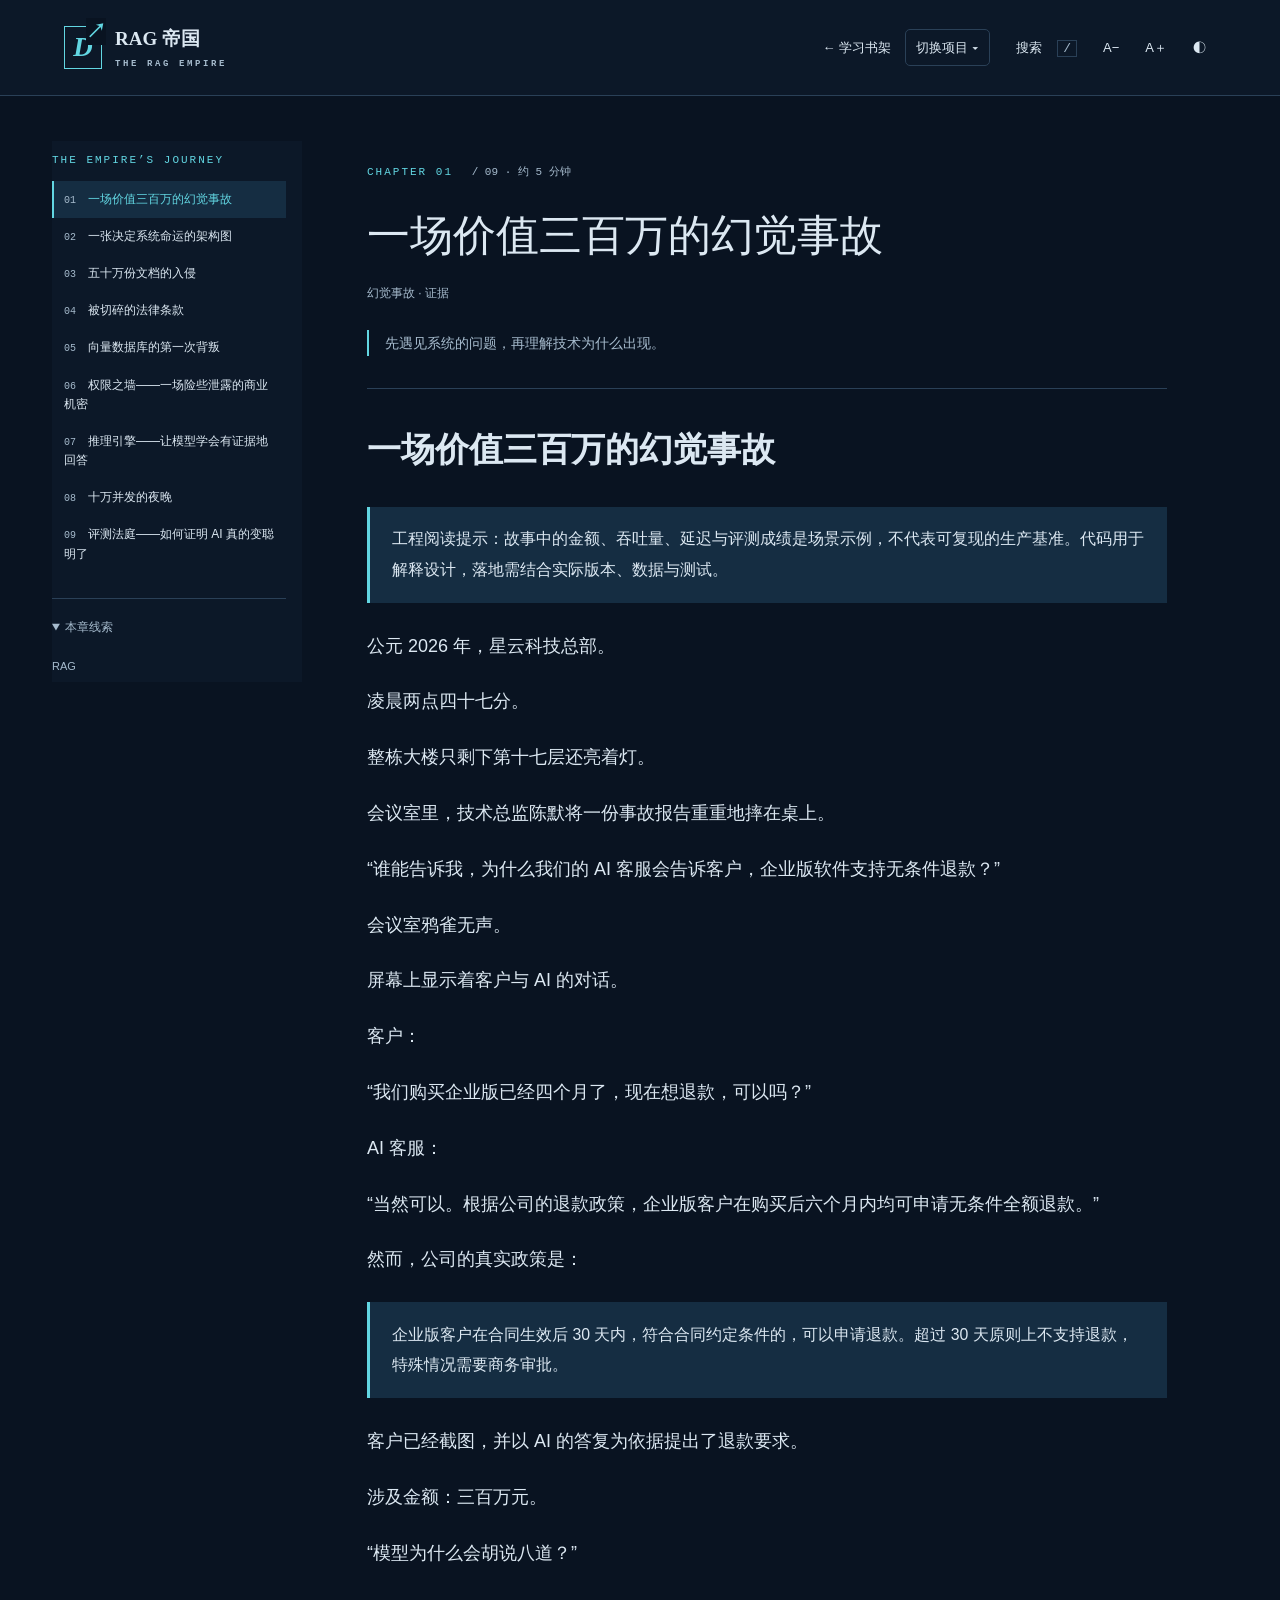
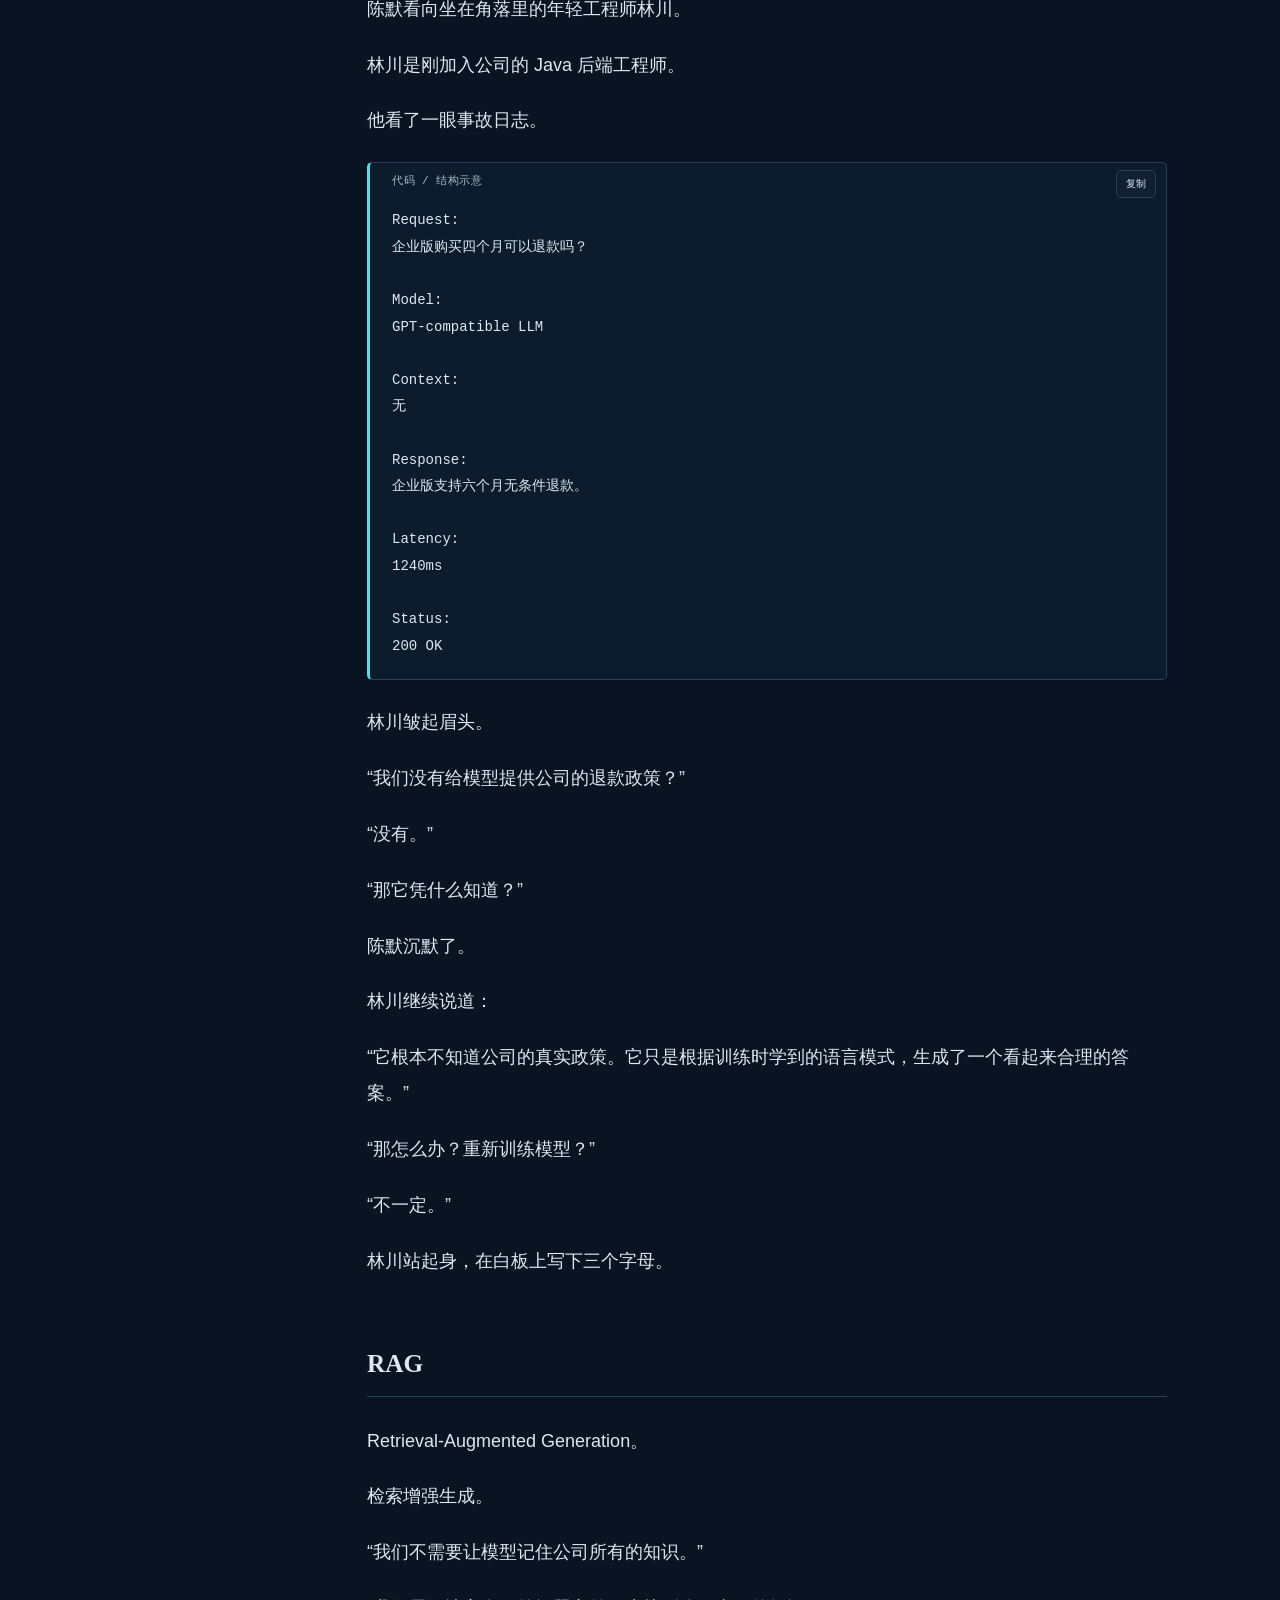
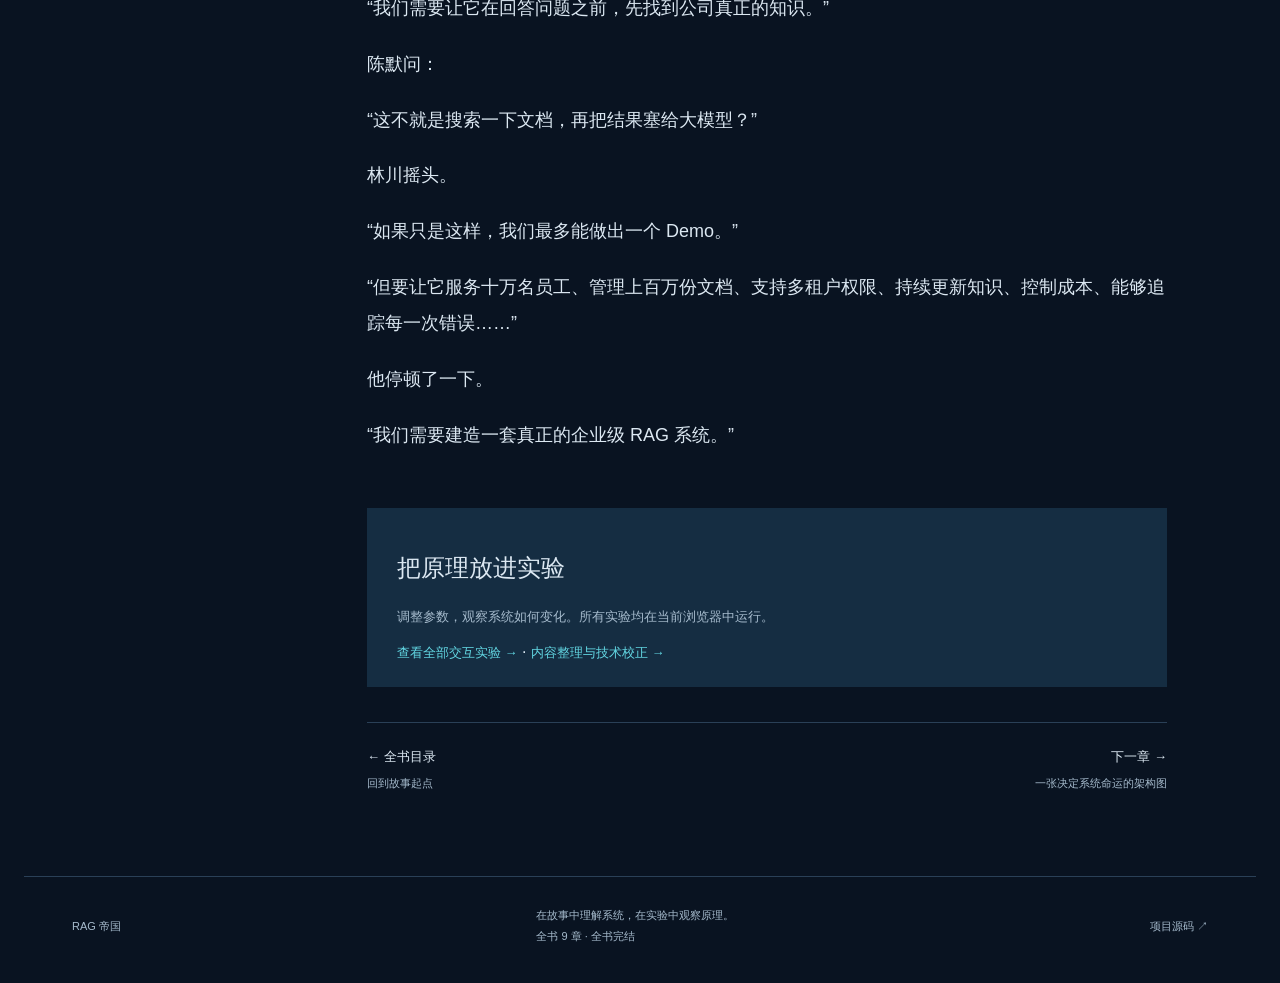
==== docs/chapter-01.html @ e8b438a6 "Finalize chapter labs, math normalization and engineering notes" ====
<!doctype html>
<html lang="zh-CN"><head><meta charset="utf-8"><meta name="viewport" content="width=device-width,initial-scale=1"><meta name="color-scheme" content="light dark"><meta name="description" content="RAG 帝国：以 Java 后端工程师的视角，在小说和交互实验中理解RAG 工程。全书 9 章，全书完结。"><title>一场价值三百万的幻觉事故 · RAG 帝国</title><script>try{document.documentElement.dataset.theme=localStorage.getItem('rag-theme')||'dark';document.documentElement.style.setProperty('--reader-size',Math.max(14,Math.min(26,Number(localStorage.getItem('rag-size'))||18))+'px')}catch(e){}</script><link rel="stylesheet" href="style.css"><link rel="stylesheet" href="shelf-nav.css"><link rel="stylesheet" href="labs.css"><script src="app.js" defer></script><script src="labs.js" defer></script></head>
<body data-chapter="1" data-count="9"><a class="skip" href="#main">跳到正文</a><div id="progress" aria-hidden="true"></div><header class="topbar"><a class="brand" href="index.html"><span class="emblem" aria-hidden="true">D<span>↗</span></span><span>RAG 帝国<small>THE RAG EMPIRE</small></span></a><nav class="shelf-nav" aria-label="学习项目导航"><a class="shelf-home" href="/">← 学习书架</a><details class="shelf-switch"><summary>切换项目 ▾</summary><div class="shelf-menu"><a href="/pytorch-apprentice/">PyTorch：炼金术士的学徒</a><a href="/ai-era-reader/">AI 纪元</a><a href="/data-empire-reader/">数据帝国</a><a href="/rag-empire-reader/" aria-current="true">RAG 帝国</a></div></details></nav><div class="controls"><button id="search-open" aria-label="搜索全书">搜索 <kbd>/</kbd></button><button id="smaller" aria-label="缩小字号">A−</button><button id="larger" aria-label="增大字号">A＋</button><button id="theme" aria-label="切换深浅色主题">◐</button></div></header>
<div class="reader-layout"><aside class="sidebar"><p class="eyebrow">THE EMPIRE’S JOURNEY</p><nav aria-label="全书章节"><a class="current" href="chapter-01.html" aria-current="page"><span>01</span>一场价值三百万的幻觉事故</a><a class="" href="chapter-02.html"><span>02</span>一张决定系统命运的架构图</a><a class="" href="chapter-03.html"><span>03</span>五十万份文档的入侵</a><a class="" href="chapter-04.html"><span>04</span>被切碎的法律条款</a><a class="" href="chapter-05.html"><span>05</span>向量数据库的第一次背叛</a><a class="" href="chapter-06.html"><span>06</span>权限之墙——一场险些泄露的商业机密</a><a class="" href="chapter-07.html"><span>07</span>推理引擎——让模型学会有证据地回答</a><a class="" href="chapter-08.html"><span>08</span>十万并发的夜晚</a><a class="" href="chapter-09.html"><span>09</span>评测法庭——如何证明 AI 真的变聪明了</a></nav><details class="local-toc" open><summary>本章线索</summary><div class="toc">
<ul>
<li><a href="#rag">RAG</a></li>
</ul>
</div>
</details></aside><main id="main" class="chapter-main"><div class="chapter-heading"><p class="eyebrow">CHAPTER 01 <span>/ 09 · 约 5 分钟</span></p><h1>一场价值三百万的幻觉事故</h1><p class="topics">幻觉事故 · 证据</p><div class="bridge">先遇见系统的问题，再理解技术为什么出现。</div></div><details class="mobile-toc"><summary>章节与本章目录</summary><nav aria-label="移动端章节"><a class="current" href="chapter-01.html" aria-current="page"><span>01</span>一场价值三百万的幻觉事故</a><a class="" href="chapter-02.html"><span>02</span>一张决定系统命运的架构图</a><a class="" href="chapter-03.html"><span>03</span>五十万份文档的入侵</a><a class="" href="chapter-04.html"><span>04</span>被切碎的法律条款</a><a class="" href="chapter-05.html"><span>05</span>向量数据库的第一次背叛</a><a class="" href="chapter-06.html"><span>06</span>权限之墙——一场险些泄露的商业机密</a><a class="" href="chapter-07.html"><span>07</span>推理引擎——让模型学会有证据地回答</a><a class="" href="chapter-08.html"><span>08</span>十万并发的夜晚</a><a class="" href="chapter-09.html"><span>09</span>评测法庭——如何证明 AI 真的变聪明了</a></nav><div class="toc">
<ul>
<li><a href="#rag">RAG</a></li>
</ul>
</div>
</details><article><h1 id="_1">一场价值三百万的幻觉事故</h1>
<blockquote>
<p>工程阅读提示：故事中的金额、吞吐量、延迟与评测成绩是场景示例，不代表可复现的生产基准。代码用于解释设计，落地需结合实际版本、数据与测试。</p>
</blockquote>
<p>公元 2026 年，星云科技总部。</p>
<p>凌晨两点四十七分。</p>
<p>整栋大楼只剩下第十七层还亮着灯。</p>
<p>会议室里，技术总监陈默将一份事故报告重重地摔在桌上。</p>
<p>“谁能告诉我，为什么我们的 AI 客服会告诉客户，企业版软件支持无条件退款？”</p>
<p>会议室鸦雀无声。</p>
<p>屏幕上显示着客户与 AI 的对话。</p>
<p>客户：</p>
<p>“我们购买企业版已经四个月了，现在想退款，可以吗？”</p>
<p>AI 客服：</p>
<p>“当然可以。根据公司的退款政策，企业版客户在购买后六个月内均可申请无条件全额退款。”</p>
<p>然而，公司的真实政策是：</p>
<blockquote>
<p>企业版客户在合同生效后 30 天内，符合合同约定条件的，可以申请退款。超过 30 天原则上不支持退款，特殊情况需要商务审批。</p>
</blockquote>
<p>客户已经截图，并以 AI 的答复为依据提出了退款要求。</p>
<p>涉及金额：三百万元。</p>
<p>“模型为什么会胡说八道？”</p>
<p>陈默看向坐在角落里的年轻工程师林川。</p>
<p>林川是刚加入公司的 Java 后端工程师。</p>
<p>他看了一眼事故日志。</p>
<div class="codehilite"><pre><span></span><code>Request:
企业版购买四个月可以退款吗？

Model:
GPT-compatible LLM

Context:
无

Response:
企业版支持六个月无条件退款。

Latency:
1240ms

Status:
200 OK
</code></pre></div>

<p>林川皱起眉头。</p>
<p>“我们没有给模型提供公司的退款政策？”</p>
<p>“没有。”</p>
<p>“那它凭什么知道？”</p>
<p>陈默沉默了。</p>
<p>林川继续说道：</p>
<p>“它根本不知道公司的真实政策。它只是根据训练时学到的语言模式，生成了一个看起来合理的答案。”</p>
<p>“那怎么办？重新训练模型？”</p>
<p>“不一定。”</p>
<p>林川站起身，在白板上写下三个字母。</p>
<h2 id="rag">RAG</h2>
<p>Retrieval-Augmented Generation。</p>
<p>检索增强生成。</p>
<p>“我们不需要让模型记住公司所有的知识。”</p>
<p>“我们需要让它在回答问题之前，先找到公司真正的知识。”</p>
<p>陈默问：</p>
<p>“这不就是搜索一下文档，再把结果塞给大模型？”</p>
<p>林川摇头。</p>
<p>“如果只是这样，我们最多能做出一个 Demo。”</p>
<p>“但要让它服务十万名员工、管理上百万份文档、支持多租户权限、持续更新知识、控制成本、能够追踪每一次错误……”</p>
<p>他停顿了一下。</p>
<p>“我们需要建造一套真正的企业级 RAG 系统。”</p></article><section class="practice"><h2>把原理放进实验</h2><p>调整参数，观察系统如何变化。所有实验均在当前浏览器中运行。</p><a href="practice.html">查看全部交互实验 →</a> · <a href="editorial.html">内容整理与技术校正 →</a></section><nav class="chapter-nav" aria-label="上下章"><a href="index.html">← 全书目录<span>回到故事起点</span></a><a href="chapter-02.html">下一章 →<span>一张决定系统命运的架构图</span></a></nav></main></div><footer><a href="index.html">RAG 帝国</a><p>在故事中理解系统，在实验中观察原理。<span>全书 9 章 · 全书完结</span></p><a href="https://github.com/wupzl/rag-empire-reader">项目源码 ↗</a></footer>
<dialog id="search-dialog" aria-labelledby="search-title"><div class="search-top"><h2 id="search-title">在帝国里寻找答案</h2><button id="search-close" aria-label="关闭搜索">关闭 ×</button></div><label for="query">关键词或代码，例如 Redis、背压、Checkpoint</label><input id="query" type="search" autocomplete="off" placeholder="搜索全书正文…"><p id="search-status" role="status">输入关键词，搜索 9 章内容</p><div id="search-results"></div></dialog></body></html>
---- docs/style.css ----
@import url('syntax.css');
:root{--bg:#f6f4ee;--paper:#fdfcf8;--ink:#272e29;--muted:#74786e;--line:#dddcd2;--accent:#a04d31;--soft:#eee9de;--code:#f0eee6;--reader-size:18px;color-scheme:light}
:root[data-theme=dark]{--bg:#191e1b;--paper:#202722;--ink:#e6e5d9;--muted:#a7aea1;--line:#384238;--accent:#eca17c;--soft:#29332b;--code:#252e28;color-scheme:dark}
*{box-sizing:border-box}html{scroll-behavior:smooth;scroll-padding-top:110px}body{margin:0;background:var(--bg);color:var(--ink);font-family:Inter,"Segoe UI","Microsoft YaHei",sans-serif}a{color:inherit;text-decoration:none}button,input{font:inherit}button,a,input,summary{-webkit-tap-highlight-color:transparent}button{cursor:pointer}button:focus-visible,a:focus-visible,summary:focus-visible,input:focus-visible{outline:2px solid var(--accent);outline-offset:5px}button{background:transparent;color:var(--ink);border:1px solid var(--line);border-radius:5px;padding:8px 12px}.skip{position:fixed;top:-70px;left:12px;z-index:99;background:var(--paper);padding:12px}.skip:focus{top:5px}.topbar{height:96px;margin:auto;max-width:1360px;display:flex;justify-content:space-between;align-items:center;padding:0 64px;border-bottom:1px solid var(--line);gap:16px}.brand{display:flex;align-items:center;gap:13px;font-family:Georgia,"Noto Serif SC",SimSun,serif;font-size:19px;font-weight:700;white-space:nowrap}.brand small{display:block;font-family:Consolas,monospace;font-size:9px;letter-spacing:2.6px;margin-top:7px;color:var(--muted)}.emblem{display:grid;place-items:center;border:1px solid var(--accent);width:38px;height:43px;font-size:27px;color:var(--accent);position:relative;font-style:italic}.emblem span{position:absolute;right:-5px;top:-9px;background:var(--bg);font-style:normal;font-size:20px}.controls{display:flex;gap:6px;align-items:center}.controls button{border-color:transparent;font-size:13px;padding:9px}.controls button:hover{background:var(--soft)}kbd{color:var(--muted);border:1px solid var(--line);padding:0 5px;margin-left:12px}.eyebrow{font:11px/1.6 Consolas,monospace;letter-spacing:2px;color:var(--accent);text-transform:uppercase}.home{max-width:1232px;margin:auto;padding:0 48px}.hero{display:grid;grid-template-columns:1.3fr 1fr;gap:70px;padding:82px 0 76px;align-items:center}.hero h1{font-family:Georgia,"Noto Serif SC",SimSun,serif;font-size:clamp(38px,4.5vw,61px);letter-spacing:1px;line-height:1.45;font-weight:500;margin:24px 0 15px}.hero h1 span{color:var(--accent)}.hero-subtitle{font-size:18px;font-family:SimSun,serif;letter-spacing:3px}.intro{font-size:14px;line-height:2.2;color:var(--muted);margin:26px 0}.intro code{color:var(--ink);font-size:13px}.hero-actions{display:flex;align-items:center;gap:20px;flex-wrap:wrap}.primary{background:var(--ink);color:var(--bg);padding:15px 22px;font-size:14px;display:inline-flex;gap:48px}.resume{font-size:13px;color:var(--accent)}[hidden]{display:none!important}.hero-note{font-size:11px;color:var(--muted);margin-top:24px}.hero-note span{margin:0 9px}.book-art{height:420px;display:flex;justify-content:center;align-items:center;position:relative}.book{position:relative;width:284px;height:370px;background:#324439;color:#ede6cf;box-shadow:15px 22px 32px #17261920,5px 0 0 #c4c5b2,9px 0 0 #e5dfce;transform:rotate(7deg);padding:27px 27px 24px 34px;display:flex;flex-direction:column;border-left:5px solid #23382a}.book:after{content:'';position:absolute;inset:13px;border:1px solid #9eaf8f55;pointer-events:none}.book>p{font:8px/1.8 Consolas,monospace;letter-spacing:3px;color:#c0cbb4}.book-title{font:36px/1.4 SimSun,serif;letter-spacing:4px;margin-top:15px}.book-title span{display:block;font:10px/2 sans-serif;letter-spacing:3px;margin-top:10px}.book-symbol{font:75px/1.1 Georgia,serif;color:#c2aa76;margin:12px 0}.book-symbol span{font:8px sans-serif;display:inline-block;margin-left:20px;letter-spacing:1px}.book-bottom{margin-top:auto;font:7px Consolas,monospace;letter-spacing:1px;display:flex;justify-content:space-between}.orbit{position:absolute;border:1px solid var(--line);border-radius:50%;width:350px;height:350px}.orbit-two{width:410px;height:250px;transform:rotate(-40deg)}.art-note{position:absolute;bottom:0;right:28px;font:11px SimSun,serif;letter-spacing:3px;color:var(--muted)}.journey{border-top:1px solid var(--line);border-bottom:1px solid var(--line);padding:36px 0;margin-bottom:62px;display:grid;grid-template-columns:1fr 1.3fr;gap:0 40px}.journey .eyebrow{grid-column:1/-1;margin:0 0 13px}.journey h2{font:25px/1.6 SimSun,serif;margin:0}.journey>p:not(.eyebrow){font-size:13px;line-height:1.9;color:var(--muted);margin:0}.path{grid-column:1/-1;display:flex;justify-content:space-between;gap:15px;align-items:center;margin-top:28px;padding:17px 24px;background:var(--soft);font-size:12px}.path b{font-weight:400;color:var(--accent)}.catalog-heading{display:flex;justify-content:space-between;align-items:end;margin-bottom:25px;gap:20px}.catalog-heading h2{font:32px SimSun,serif;margin:8px 0}.catalog-heading>a{font-size:12px;color:var(--accent)}.stage{display:flex;gap:24px;align-items:center;padding:30px 0 12px}.stage span{font-size:11px;color:var(--muted);letter-spacing:2px}.stage i{flex:1;height:1px;background:var(--line)}.chapter-card{display:flex;align-items:center;gap:24px;padding:25px 14px;border-bottom:1px solid var(--line);transition:background .2s}.chapter-card:hover{background:var(--soft)}.chapter-number{font:26px Georgia,serif;color:var(--accent);min-width:40px}.chapter-card h3{font:20px/1.5 SimSun,serif;margin:0 0 7px}.chapter-card p{font:11px/1.7 Consolas,"Microsoft YaHei",sans-serif;color:var(--muted);margin:0}.card-meta{margin-left:auto;white-space:nowrap;font-size:10px;color:var(--muted)}.card-meta b{font:20px sans-serif;color:var(--accent);margin-left:22px}.coming{margin-top:28px;border:1px dashed var(--line);padding:24px;display:flex;align-items:center;gap:24px;color:var(--muted)}.coming>span:first-child{font:26px Georgia,serif}.coming h3{font:19px SimSun,serif;margin:0 0 8px}.coming p{font-size:11px;margin:0}.tag{margin-left:auto;font-size:10px;border:1px solid var(--line);padding:6px 8px}.reading-note{max-width:700px;margin:65px 0}.reading-note h2{font:23px SimSun,serif}.reading-note p{font-size:13px;line-height:2;color:var(--muted)}.reading-note a{color:var(--accent)}footer{border-top:1px solid var(--line);max-width:1232px;margin:0 auto;padding:28px 48px 36px;display:flex;gap:28px;align-items:center;justify-content:space-between;font-size:11px;color:var(--muted)}footer p{line-height:1.9;margin:0}footer p span{display:block}#progress{position:fixed;top:0;left:0;height:3px;background:var(--accent);width:0;z-index:30}.reader-layout{max-width:1260px;margin:auto;display:grid;grid-template-columns:250px minmax(0,1fr);gap:65px;padding:45px 42px}.sidebar{position:sticky;top:20px;align-self:start;max-height:calc(100vh - 40px);overflow:auto;padding-right:16px;scrollbar-width:thin}.sidebar nav a,.mobile-toc nav a{display:block;padding:9px 10px;font-size:12px;line-height:1.6;border-left:2px solid transparent}.sidebar nav a span,.mobile-toc nav a span{color:var(--muted);font:10px Consolas,monospace;margin-right:12px}.sidebar nav .current,.mobile-toc nav .current{border-color:var(--accent);background:var(--soft);color:var(--accent)}.local-toc{border-top:1px solid var(--line);margin-top:25px;padding-top:20px;font-size:12px}.local-toc summary{cursor:pointer;color:var(--muted);margin-bottom:15px}.toc ul{list-style:none;padding:0;margin:0}.toc li a{display:block;padding:6px 0;font-size:11px;color:var(--muted);line-height:1.7}.toc li a:hover{color:var(--accent)}.chapter-main{min-width:0;max-width:800px}.chapter-heading{padding:12px 0 32px;border-bottom:1px solid var(--line);margin-bottom:34px}.chapter-heading .eyebrow span{letter-spacing:0;color:var(--muted);margin-left:10px}.chapter-heading h1{font:clamp(30px,3.5vw,43px)/1.5 SimSun,serif;margin:22px 0 14px}.topics{font:12px/1.9 Consolas,sans-serif;color:var(--muted)}.bridge{margin-top:25px;padding-left:16px;border-left:2px solid var(--accent);font-size:14px;line-height:1.9;color:var(--muted)}article{font-size:var(--reader-size);line-height:2;overflow-wrap:anywhere}article p{margin:1.1em 0}article h1,article h2,article h3{font-family:Georgia,SimSun,serif;line-height:1.6;scroll-margin-top:30px}article h1{font-size:1.9em}article h2{font-size:1.4em;margin:2.6em 0 1em;padding-bottom:12px;border-bottom:1px solid var(--line)}article h3{font-size:1.12em;margin:1.8em 0 .6em}article blockquote{margin:25px 0;border-left:3px solid var(--accent);background:var(--soft);padding:10px 22px;font-size:.88em}article blockquote p{margin:.5em 0}article strong{font-weight:650}article a{color:var(--accent);text-decoration:underline;text-underline-offset:4px}article code{font-family:Consolas,"Cascadia Code",monospace;font-size:.85em;background:var(--code);padding:2px 5px;border-radius:3px}article pre{font:13px/1.85 Consolas,"Cascadia Code",monospace;overflow:auto;margin:0;padding:44px 22px 20px;tab-size:4;white-space:pre;overflow-wrap:normal}article pre code{font:inherit;padding:0;background:transparent}article .codehilite{background:var(--code);position:relative;border:1px solid var(--line);border-radius:5px;margin:24px 0;min-width:0;color:var(--ink)}.codehilite:before{content:'CODE / NOTE';position:absolute;top:10px;left:22px;font:9px Consolas,monospace;letter-spacing:2px;color:var(--muted)}.copy-code{position:absolute;right:10px;top:7px;font-size:10px;padding:3px 9px;background:var(--paper);z-index:1}article hr{border:0;border-top:1px solid var(--line);margin:2.8em 0}article table{border-collapse:collapse;width:100%;font-size:.78em;line-height:1.8}article th,article td{border:1px solid var(--line);padding:10px;text-align:left}.table-wrap{overflow:auto;margin:25px 0}article math[display=block]{overflow-x:auto;overflow-y:hidden;max-width:100%;padding:20px 4px;font-size:1.05em;margin:22px 0}article math{font-family:math}article ul,article ol{padding-left:1.5em}.practice{background:var(--soft);padding:25px 30px;margin:55px 0 35px}.practice h2{font:24px SimSun,serif}.practice p:not(.eyebrow){font-size:13px;line-height:2;color:var(--muted)}.practice a{font-size:13px;color:var(--accent)}.chapter-nav{border-top:1px solid var(--line);display:flex;justify-content:space-between;gap:20px;padding:25px 0 40px;font-size:13px}.chapter-nav a:last-child{text-align:right}.chapter-nav span{display:block;font-size:11px;color:var(--muted);margin-top:10px}.mobile-toc{display:none}.standalone{max-width:900px;margin:auto;padding:50px 40px 80px}.standalone>a{font-size:13px;color:var(--accent)}dialog{background:var(--paper);color:var(--ink);border:1px solid var(--line);border-radius:8px;width:min(740px,calc(100% - 28px));max-height:85vh;padding:25px}dialog::backdrop{background:#121c18a0;backdrop-filter:blur(4px)}.search-top{display:flex;align-items:center;justify-content:space-between;gap:15px}.search-top h2{font:22px SimSun,serif}dialog label{font-size:12px;display:block;color:var(--muted);margin:15px 0}dialog input{width:100%;padding:13px;border:1px solid var(--line);background:var(--bg);color:var(--ink);border-radius:4px}#search-status{font-size:12px;color:var(--muted)}.search-result{display:block;padding:18px 0;border-top:1px solid var(--line)}.search-result strong{font-size:14px;font-weight:500}.search-result p{font-size:12px;line-height:1.9;color:var(--muted);margin:8px 0 0}mark{background:#e4cba2;color:#342619}.search-result small{color:var(--accent);font-size:10px;display:block;margin-bottom:7px}:root[data-theme=dark] .codehilite span{color:var(--ink)}:root[data-theme=dark] .codehilite .k,:root[data-theme=dark] .codehilite .kn{color:#ecb38b}:root[data-theme=dark] .codehilite .s,:root[data-theme=dark] .codehilite .s1,:root[data-theme=dark] .codehilite .s2{color:#b9cb9e}:root[data-theme=dark] .codehilite .c1{color:#9fa99d}
@media(min-width:1450px){.reader-layout{gap:85px}}@media(max-width:1000px){.topbar{padding:0 30px}.hero{gap:30px}.book{width:240px;height:330px}.book-art{height:380px}.orbit{width:280px;height:280px}.orbit-two{width:320px;height:210px}.book-title{font-size:30px}.book-symbol{font-size:60px}.reader-layout{grid-template-columns:200px minmax(0,1fr);gap:30px;padding:35px 25px}.home{padding:0 32px}}
@media(max-width:700px){.topbar{height:80px;padding:0 18px;gap:8px}.brand{font-size:15px;gap:8px}.brand small{font-size:7px;letter-spacing:1.5px}.emblem{width:29px;height:33px;font-size:21px}.controls{gap:0}.controls button{font-size:11px;padding:8px 5px}kbd{display:none}.home{padding:0 22px}.hero{grid-template-columns:1fr;padding:45px 0 32px;gap:22px}.hero h1{font-size:42px;margin:20px 0}.hero .eyebrow{font-size:9px;letter-spacing:1.4px}.hero-subtitle{font-size:16px}.intro{font-size:12px;margin:22px 0}.book-art{height:310px;margin-bottom:15px}.book{width:210px;height:280px;padding:20px 20px 18px 27px}.book-title{font-size:27px;margin-top:7px}.book>p{font-size:6px}.book-title span{font-size:8px;margin-top:7px}.book-symbol{font-size:52px;margin:8px 0}.book-symbol span{font-size:6px;margin-left:15px}.book-bottom{font-size:5px}.orbit{width:260px;height:260px}.orbit-two{width:310px;height:190px}.art-note{bottom:-5px;font-size:9px;right:10px}.journey{display:block;padding:28px 0;margin-bottom:38px}.journey h2{font-size:23px;margin-bottom:15px}.journey>p:not(.eyebrow){font-size:12px}.path{font-size:10px;gap:6px;padding:15px 10px;flex-wrap:wrap;justify-content:center;line-height:2}.catalog-heading{display:block}.catalog-heading h2{font-size:28px;margin:10px 0 18px}.catalog-heading .eyebrow{font-size:8px}.chapter-card{padding:22px 0;gap:14px}.chapter-number{font-size:23px;min-width:30px}.chapter-card h3{font-size:18px}.chapter-card p{font-size:9px}.card-meta{font-size:0}.card-meta b{font-size:19px;margin-left:3px}.coming{padding:18px 12px;gap:14px}.coming h3{font-size:17px}.coming p{font-size:9px}.tag{font-size:8px;padding:5px;white-space:nowrap}.reading-note{margin:40px 0}.reader-layout{display:block;padding:25px 21px}.sidebar{display:none}.chapter-heading h1{font-size:31px}.chapter-heading{margin-bottom:22px}.mobile-toc{display:block;border:1px solid var(--line);padding:13px;margin-bottom:30px;font-size:13px}.mobile-toc summary{cursor:pointer}.mobile-toc .toc{margin-top:20px;padding-top:15px;border-top:1px solid var(--line)}.chapter-main{max-width:100%}article{line-height:1.95}article pre{font-size:12px;padding-left:15px;padding-right:15px}article blockquote{padding:8px 15px}.practice{padding:20px}.practice h2{font-size:21px}.chapter-nav{font-size:12px}.chapter-nav span{font-size:10px}footer{padding:24px 22px;flex-wrap:wrap;gap:15px;font-size:10px}footer p{order:3;width:100%}.standalone{padding:32px 21px 50px}.search-top h2{font-size:18px}dialog{padding:18px}}
@media(prefers-reduced-motion:reduce){html{scroll-behavior:auto}*{transition:none!important}}@media print{.topbar,.sidebar,.controls,dialog,.practice,.chapter-nav,footer,.mobile-toc{display:none!important}.reader-layout{display:block}.chapter-main{max-width:100%}body{background:white;color:black}article pre{white-space:pre-wrap}}

/* Keep decorative orbits inside the book illustration on tablet screens. */
.book-art{overflow:clip}

:root{--accent:#176a86;--accent-dark:#13536a}html[data-theme="dark"]{--bg:#091321;--surface:#101f32;--text:#dce8f2;--muted:#9bb0c4;--line:#2a4057;--accent:#62d6e2;--accent-dark:#c3a66b;background:#091321;color:#dce8f2}html[data-theme="dark"] body{background:#091321;color:#dce8f2}html[data-theme="dark"] .topbar,html[data-theme="dark"] .sidebar{background:#0c1828}html[data-theme="dark"] .hero{background:radial-gradient(ellipse at 85% 40%,#183950,transparent 60%)}.book{background:linear-gradient(135deg,#173d55,#091725)!important;border:1px solid #b89b63;color:#e5d7b5!important}.book-symbol{color:#6adce4!important}.hero h1 span{color:#54becd}.lab{margin:24px 0;padding:26px;border:1px solid #54738a;border-radius:14px}.lab label{display:block;margin:12px 0}.lab input,.lab select{max-width:100%;padding:8px;border:1px solid #688294;border-radius:5px}.lab output{display:block;white-space:pre-wrap;padding:16px;margin-top:16px;background:#112e40;color:#d9f4f5;border-radius:8px}article{overflow-wrap:anywhere}pre{overflow-x:auto}.hero h1{font-size:clamp(2.7rem,5vw,5rem)}

:root[data-theme=dark]{--bg:#091321;--paper:#101f32;--ink:#dce8f2;--muted:#a6bbcd;--line:#2a4057;--accent:#62d6e2;--soft:#152d42;--code:#0c1c2c} .lab button{margin-top:12px;padding:8px 16px;cursor:pointer}
---- docs/shelf-nav.css ----
/* Shared learning bookshelf navigation */
.shelf-nav{position:relative;display:flex;align-items:center;gap:14px;font:13px/1.5 "Segoe UI","Microsoft YaHei",sans-serif;white-space:nowrap;margin-left:auto}
.shelf-nav>a{color:inherit;text-decoration:none}.shelf-switch{position:relative}.shelf-switch>summary{cursor:pointer;list-style:none;padding:8px 10px;border:1px solid var(--line);border-radius:5px}.shelf-switch>summary::-webkit-details-marker{display:none}
.shelf-menu{position:absolute;right:0;top:calc(100% + 8px);width:240px;padding:8px;background:var(--paper);color:inherit;border:1px solid var(--line);border-radius:6px;box-shadow:0 10px 30px #0002;z-index:100}.shelf-menu a{display:block;padding:12px;white-space:normal;text-decoration:none;color:inherit;border-radius:3px}.shelf-menu a:hover{background:var(--bg)}.shelf-menu [aria-current]{font-weight:700}.shelf-nav a:focus-visible,.shelf-nav summary:focus-visible{outline:2px solid var(--accent);outline-offset:3px}
body>header:has(.shelf-nav){gap:16px;position:relative;z-index:20}
@media(max-width:900px){body>header:has(.shelf-nav){height:auto;min-height:80px;flex-wrap:wrap;padding-top:14px;padding-bottom:14px}.shelf-nav{order:3;width:100%;justify-content:space-between;border-top:1px solid var(--line);padding-top:10px;margin:0}.shelf-switch>summary{padding:5px 10px}.shelf-nav .shelf-home{font-size:12px}.shelf-menu{width:min(260px,calc(100vw - 40px))}}
---- docs/labs.css ----
article img{display:block;max-width:100%;height:auto;border-radius:5px;margin:24px auto;min-height:40px}article img+p em{font-size:12px;color:var(--muted)}.image-fallback{padding:18px;border:1px dashed var(--line);font-size:13px;color:var(--muted)}
.lab{margin:28px 0;padding:24px;border:1px solid var(--line);border-radius:8px;background:var(--paper);font-size:14px;line-height:1.7;min-width:0}.lab .eyebrow{margin:0 0 18px}.lab-fields{display:grid;grid-template-columns:repeat(auto-fit,minmax(min(100%,210px),1fr));gap:16px}.lab label{display:flex;flex-direction:column;gap:6px;font-size:12px;color:var(--muted);min-width:0}.lab input,.lab select,.lab textarea{width:100%;min-width:0;background:var(--bg);color:var(--ink);border:1px solid var(--line);border-radius:4px;padding:10px;font:14px/1.5 Consolas,"Microsoft YaHei",monospace}.lab textarea{resize:vertical}.lab-actions{display:flex;flex-wrap:wrap;gap:10px;margin:18px 0}.lab button{font-size:12px;background:var(--soft)}.lab button:disabled{opacity:.45;cursor:default}.lab-output{border-top:1px solid var(--line);padding-top:18px;overflow-wrap:anywhere}.lab-output>strong{font-size:19px;color:var(--accent);font-weight:600}.lab-output>p{font-size:13px;margin:9px 0}.lab .lab-note{font-size:12px;line-height:1.9;color:var(--muted);margin:18px 0 0}.lab-output pre{max-height:330px;overflow:auto;white-space:pre-wrap;background:var(--code);padding:15px;font-size:12px}.lab-chart{display:grid;gap:7px;margin:15px 0}.lab-bar-row{display:grid;grid-template-columns:85px minmax(20px,1fr) 90px;gap:8px;align-items:center;font-size:11px}.lab-bar-row b{text-align:right;font-weight:400}.lab-track{background:var(--soft);height:12px}.lab-track i{display:block;height:100%;background:var(--accent);min-width:0}.shard-grid{display:grid;grid-template-columns:repeat(8,1fr);gap:7px;margin-top:15px}.shard-grid span{text-align:center;border:1px solid var(--line);padding:8px}.shard-grid .active{background:var(--accent);color:var(--paper);font-weight:700}.lab[data-invalid=true] .lab-output{border-color:var(--accent)}.coming a{font-size:12px;color:var(--accent);display:inline-block;margin-top:8px}.lab select:focus-visible,.lab textarea:focus-visible{outline:2px solid var(--accent);outline-offset:3px}@media(max-width:700px){.lab{padding:17px}.lab-bar-row{grid-template-columns:70px minmax(15px,1fr) 77px;gap:5px}.lab-output>strong{font-size:17px}.shard-grid{grid-template-columns:repeat(4,1fr)}}

/* Reading refinements: distinguish narrative, data and executable examples. */
article pre{font-family:"Cascadia Mono",Consolas,"Microsoft YaHei",monospace;line-height:1.9;font-size:14px;letter-spacing:0;white-space:pre;word-break:normal}
article .codehilite{border-left:3px solid var(--accent)}
article .codehilite:before{content:'代码 / 结构示意';letter-spacing:.5px;font-size:11px}
article h3{margin-top:2.2em}article li{margin:.4em 0}article th{background:var(--soft);font-weight:650}article th,article td{min-width:110px;padding:12px 15px;vertical-align:top}article table{font-size:.85em}
article math[display=block]{background:var(--soft);border-radius:5px;padding:22px 15px;line-height:1.8}
article blockquote{line-height:1.9}.table-wrap{border-radius:5px}article pre:focus-visible{outline:2px solid var(--accent)}
@media(max-width:700px){article pre{font-size:13px;line-height:1.9}article th,article td{padding:10px;min-width:100px}}

/* Semantic chapter diagrams: ordered stages retain relationships on mobile. */
.concept{margin:28px 0;padding:22px;background:var(--paper);border:1px solid var(--line);border-radius:8px}
.concept figcaption{font-size:.9em;font-weight:650;margin-bottom:18px;line-height:1.8;color:var(--accent)}
article .concept-flow{list-style:none;padding:0;margin:0;display:grid;gap:22px;counter-reset:stage}
.concept-flow>li{position:relative;border:1px solid var(--line);border-left:3px solid var(--accent);padding:13px 17px;margin:0;background:var(--bg);font-size:.83em}
.concept-flow>li+li:before{content:'↓';position:absolute;top:-25px;left:20px;color:var(--accent);line-height:22px}
.concept-flow strong,.concept-flow span{display:block}.concept-flow span{color:var(--muted);font-size:.94em;margin-top:4px}
article .concept-note{font-size:.75em;color:var(--muted);line-height:1.9;margin:17px 0 0}
@media(max-width:700px){.concept{margin:22px 0;padding:16px}.concept-flow>li{padding:11px 13px}}

article .concept-blocks .concept-flow{grid-template-columns:repeat(4,minmax(0,1fr));gap:10px}.concept-blocks .concept-flow>li+li:before{content:none}@media(max-width:700px){article .concept-blocks .concept-flow{grid-template-columns:repeat(2,minmax(0,1fr))}}
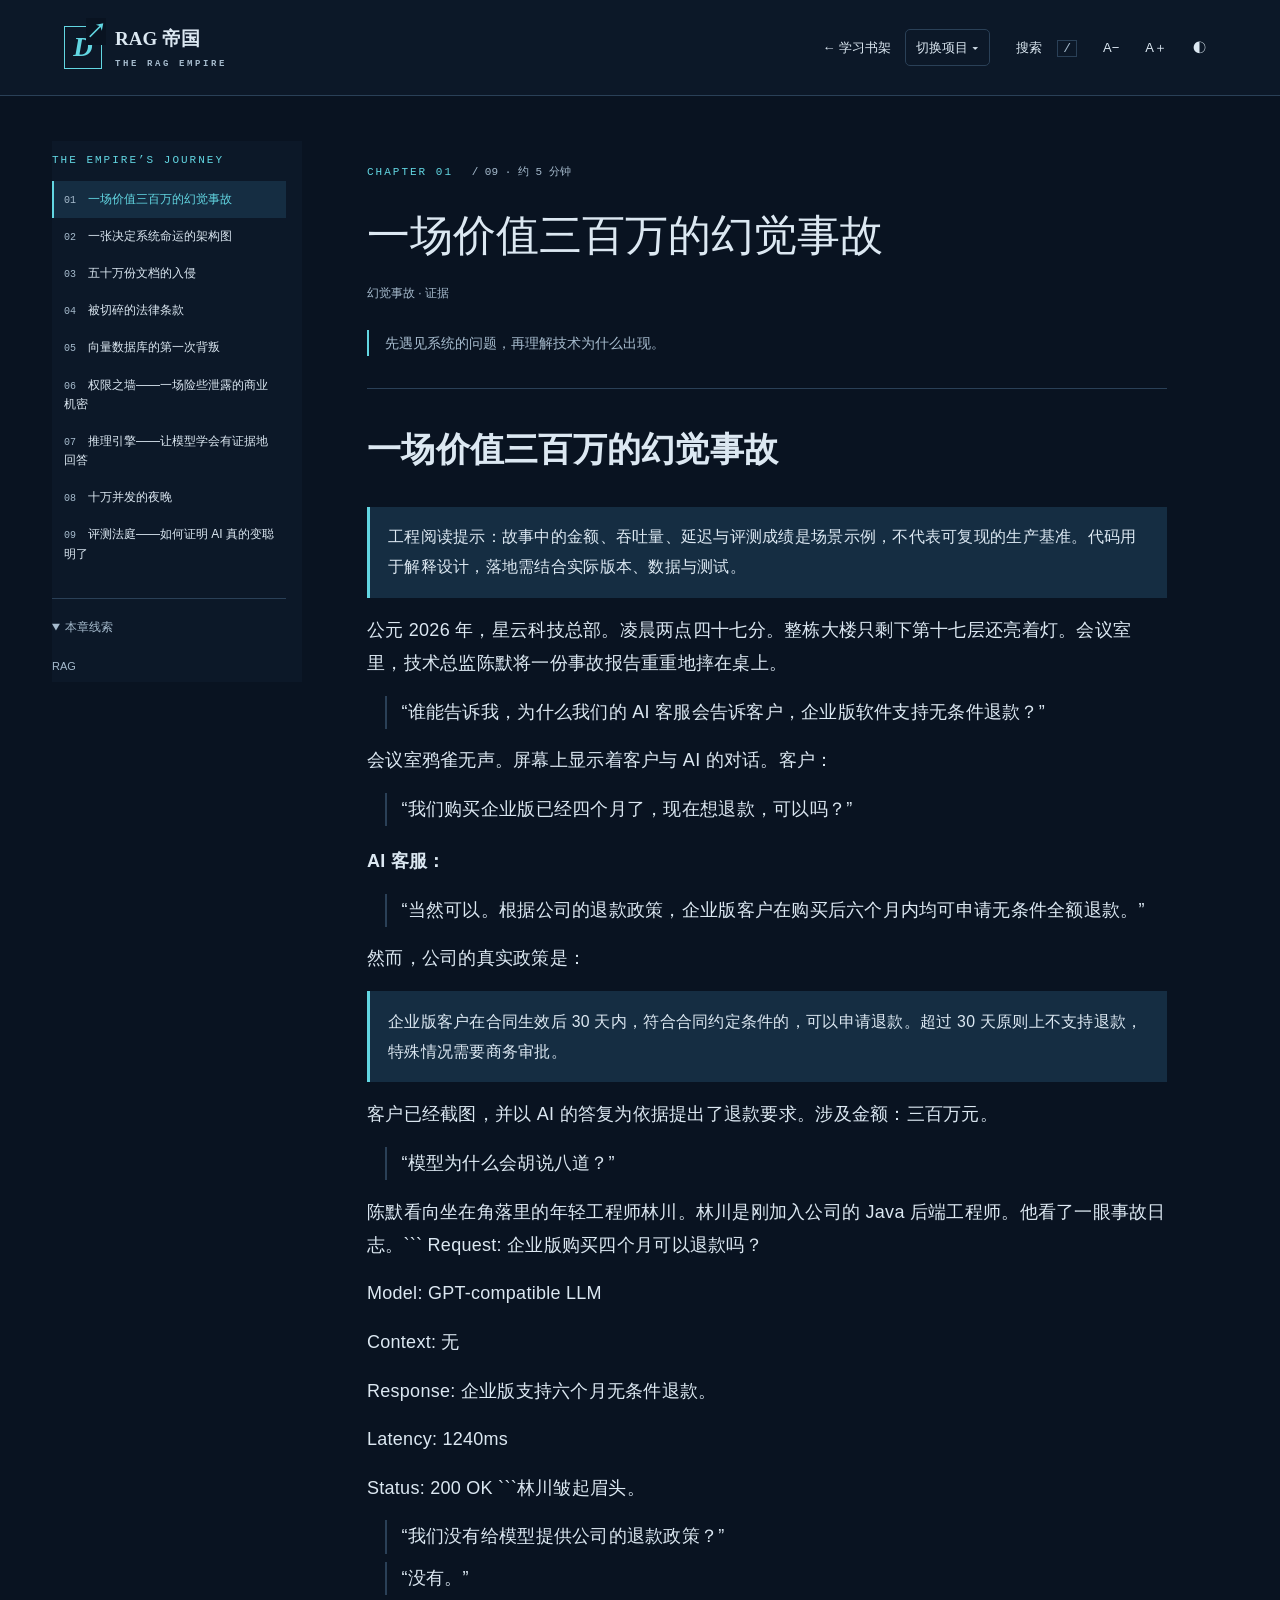
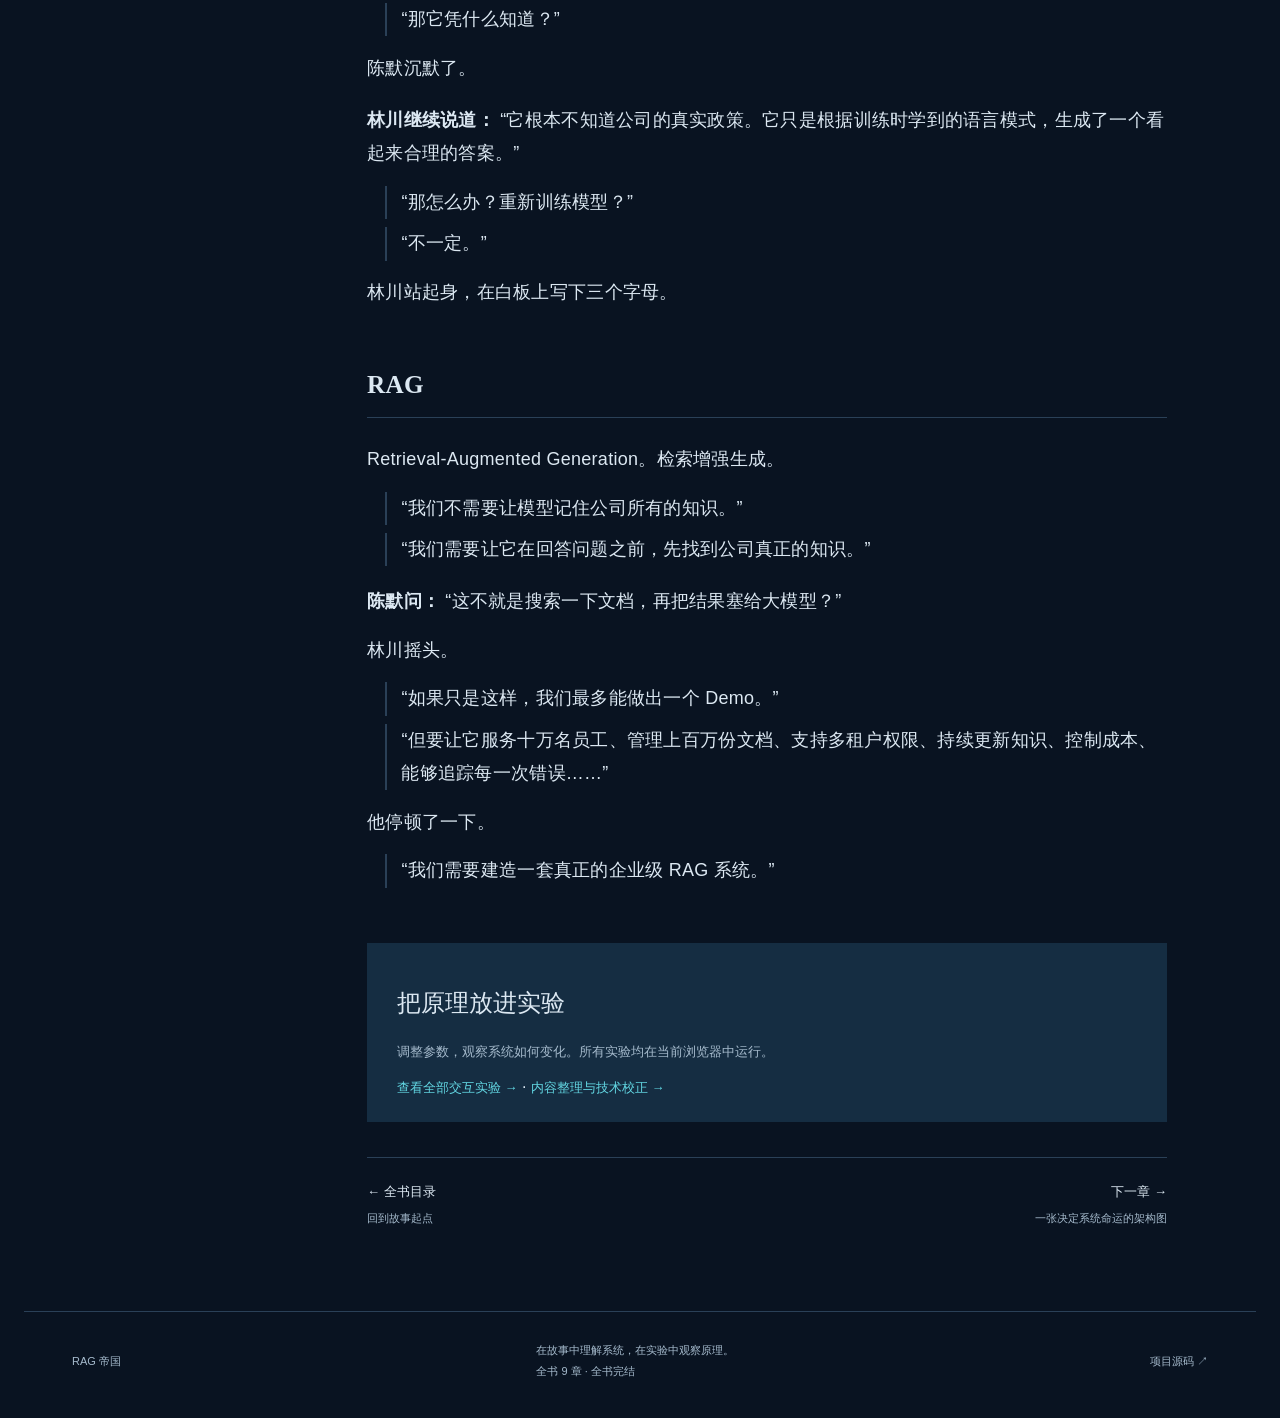
==== commit 42dd6fc7: "Consolidate prose across all chapters and distinguish dialogue" ====
--- a/docs/chapter-01.html
+++ b/docs/chapter-01.html
@@ -15,66 +15,48 @@
 <blockquote>
 <p>工程阅读提示：故事中的金额、吞吐量、延迟与评测成绩是场景示例，不代表可复现的生产基准。代码用于解释设计，落地需结合实际版本、数据与测试。</p>
 </blockquote>
-<p>公元 2026 年，星云科技总部。</p>
-<p>凌晨两点四十七分。</p>
-<p>整栋大楼只剩下第十七层还亮着灯。</p>
-<p>会议室里，技术总监陈默将一份事故报告重重地摔在桌上。</p>
-<p>“谁能告诉我，为什么我们的 AI 客服会告诉客户，企业版软件支持无条件退款？”</p>
-<p>会议室鸦雀无声。</p>
-<p>屏幕上显示着客户与 AI 的对话。</p>
-<p>客户：</p>
-<p>“我们购买企业版已经四个月了，现在想退款，可以吗？”</p>
-<p>AI 客服：</p>
-<p>“当然可以。根据公司的退款政策，企业版客户在购买后六个月内均可申请无条件全额退款。”</p>
+<p>公元 2026 年，星云科技总部。凌晨两点四十七分。整栋大楼只剩下第十七层还亮着灯。会议室里，技术总监陈默将一份事故报告重重地摔在桌上。</p>
+<p class="spoken-line">“谁能告诉我，为什么我们的 AI 客服会告诉客户，企业版软件支持无条件退款？”</p>
+<p>会议室鸦雀无声。屏幕上显示着客户与 AI 的对话。客户：</p>
+<p class="spoken-line">“我们购买企业版已经四个月了，现在想退款，可以吗？”</p>
+<p><strong>AI 客服：</strong></p>
+<p class="spoken-line">“当然可以。根据公司的退款政策，企业版客户在购买后六个月内均可申请无条件全额退款。”</p>
 <p>然而，公司的真实政策是：</p>
 <blockquote>
 <p>企业版客户在合同生效后 30 天内，符合合同约定条件的，可以申请退款。超过 30 天原则上不支持退款，特殊情况需要商务审批。</p>
 </blockquote>
-<p>客户已经截图，并以 AI 的答复为依据提出了退款要求。</p>
-<p>涉及金额：三百万元。</p>
-<p>“模型为什么会胡说八道？”</p>
-<p>陈默看向坐在角落里的年轻工程师林川。</p>
-<p>林川是刚加入公司的 Java 后端工程师。</p>
-<p>他看了一眼事故日志。</p>
-<div class="codehilite"><pre><span></span><code>Request:
-企业版购买四个月可以退款吗？
-
-Model:
-GPT-compatible LLM
-
-Context:
-无
-
-Response:
-企业版支持六个月无条件退款。
-
-Latency:
-1240ms
-
-Status:
+<p>客户已经截图，并以 AI 的答复为依据提出了退款要求。涉及金额：三百万元。</p>
+<p class="spoken-line">“模型为什么会胡说八道？”</p>
+<p>陈默看向坐在角落里的年轻工程师林川。林川是刚加入公司的 Java 后端工程师。他看了一眼事故日志。```
+Request:
+企业版购买四个月可以退款吗？</p>
+<p>Model:
+GPT-compatible LLM</p>
+<p>Context:
+无</p>
+<p>Response:
+企业版支持六个月无条件退款。</p>
+<p>Latency:
+1240ms</p>
+<p>Status:
 200 OK
-</code></pre></div>
-
-<p>林川皱起眉头。</p>
-<p>“我们没有给模型提供公司的退款政策？”</p>
-<p>“没有。”</p>
-<p>“那它凭什么知道？”</p>
+```林川皱起眉头。</p>
+<p class="spoken-line">“我们没有给模型提供公司的退款政策？”</p>
+<p class="spoken-line">“没有。”</p>
+<p class="spoken-line">“那它凭什么知道？”</p>
 <p>陈默沉默了。</p>
-<p>林川继续说道：</p>
-<p>“它根本不知道公司的真实政策。它只是根据训练时学到的语言模式，生成了一个看起来合理的答案。”</p>
-<p>“那怎么办？重新训练模型？”</p>
-<p>“不一定。”</p>
+<p><strong>林川继续说道：</strong> “它根本不知道公司的真实政策。它只是根据训练时学到的语言模式，生成了一个看起来合理的答案。”</p>
+<p class="spoken-line">“那怎么办？重新训练模型？”</p>
+<p class="spoken-line">“不一定。”</p>
 <p>林川站起身，在白板上写下三个字母。</p>
 <h2 id="rag">RAG</h2>
-<p>Retrieval-Augmented Generation。</p>
-<p>检索增强生成。</p>
-<p>“我们不需要让模型记住公司所有的知识。”</p>
-<p>“我们需要让它在回答问题之前，先找到公司真正的知识。”</p>
-<p>陈默问：</p>
-<p>“这不就是搜索一下文档，再把结果塞给大模型？”</p>
+<p>Retrieval-Augmented Generation。检索增强生成。</p>
+<p class="spoken-line">“我们不需要让模型记住公司所有的知识。”</p>
+<p class="spoken-line">“我们需要让它在回答问题之前，先找到公司真正的知识。”</p>
+<p><strong>陈默问：</strong> “这不就是搜索一下文档，再把结果塞给大模型？”</p>
 <p>林川摇头。</p>
-<p>“如果只是这样，我们最多能做出一个 Demo。”</p>
-<p>“但要让它服务十万名员工、管理上百万份文档、支持多租户权限、持续更新知识、控制成本、能够追踪每一次错误……”</p>
+<p class="spoken-line">“如果只是这样，我们最多能做出一个 Demo。”</p>
+<p class="spoken-line">“但要让它服务十万名员工、管理上百万份文档、支持多租户权限、持续更新知识、控制成本、能够追踪每一次错误……”</p>
 <p>他停顿了一下。</p>
-<p>“我们需要建造一套真正的企业级 RAG 系统。”</p></article><section class="practice"><h2>把原理放进实验</h2><p>调整参数，观察系统如何变化。所有实验均在当前浏览器中运行。</p><a href="practice.html">查看全部交互实验 →</a> · <a href="editorial.html">内容整理与技术校正 →</a></section><nav class="chapter-nav" aria-label="上下章"><a href="index.html">← 全书目录<span>回到故事起点</span></a><a href="chapter-02.html">下一章 →<span>一张决定系统命运的架构图</span></a></nav></main></div><footer><a href="index.html">RAG 帝国</a><p>在故事中理解系统，在实验中观察原理。<span>全书 9 章 · 全书完结</span></p><a href="https://github.com/wupzl/rag-empire-reader">项目源码 ↗</a></footer>
+<p class="spoken-line">“我们需要建造一套真正的企业级 RAG 系统。”</p></article><section class="practice"><h2>把原理放进实验</h2><p>调整参数，观察系统如何变化。所有实验均在当前浏览器中运行。</p><a href="practice.html">查看全部交互实验 →</a> · <a href="editorial.html">内容整理与技术校正 →</a></section><nav class="chapter-nav" aria-label="上下章"><a href="index.html">← 全书目录<span>回到故事起点</span></a><a href="chapter-02.html">下一章 →<span>一张决定系统命运的架构图</span></a></nav></main></div><footer><a href="index.html">RAG 帝国</a><p>在故事中理解系统，在实验中观察原理。<span>全书 9 章 · 全书完结</span></p><a href="https://github.com/wupzl/rag-empire-reader">项目源码 ↗</a></footer>
 <dialog id="search-dialog" aria-labelledby="search-title"><div class="search-top"><h2 id="search-title">在帝国里寻找答案</h2><button id="search-close" aria-label="关闭搜索">关闭 ×</button></div><label for="query">关键词或代码，例如 Redis、背压、Checkpoint</label><input id="query" type="search" autocomplete="off" placeholder="搜索全书正文…"><p id="search-status" role="status">输入关键词，搜索 9 章内容</p><div id="search-results"></div></dialog></body></html>
--- a/docs/style.css
+++ b/docs/style.css
@@ -12,3 +12,10 @@
 :root{--accent:#176a86;--accent-dark:#13536a}html[data-theme="dark"]{--bg:#091321;--surface:#101f32;--text:#dce8f2;--muted:#9bb0c4;--line:#2a4057;--accent:#62d6e2;--accent-dark:#c3a66b;background:#091321;color:#dce8f2}html[data-theme="dark"] body{background:#091321;color:#dce8f2}html[data-theme="dark"] .topbar,html[data-theme="dark"] .sidebar{background:#0c1828}html[data-theme="dark"] .hero{background:radial-gradient(ellipse at 85% 40%,#183950,transparent 60%)}.book{background:linear-gradient(135deg,#173d55,#091725)!important;border:1px solid #b89b63;color:#e5d7b5!important}.book-symbol{color:#6adce4!important}.hero h1 span{color:#54becd}.lab{margin:24px 0;padding:26px;border:1px solid #54738a;border-radius:14px}.lab label{display:block;margin:12px 0}.lab input,.lab select{max-width:100%;padding:8px;border:1px solid #688294;border-radius:5px}.lab output{display:block;white-space:pre-wrap;padding:16px;margin-top:16px;background:#112e40;color:#d9f4f5;border-radius:8px}article{overflow-wrap:anywhere}pre{overflow-x:auto}.hero h1{font-size:clamp(2.7rem,5vw,5rem)}
 
 :root[data-theme=dark]{--bg:#091321;--paper:#101f32;--ink:#dce8f2;--muted:#a6bbcd;--line:#2a4057;--accent:#62d6e2;--soft:#152d42;--code:#0c1c2c} .lab button{margin-top:12px;padding:8px 16px;cursor:pointer}
+
+.review-bank{margin:24px 0}.review-card{border:1px solid var(--line);border-radius:10px;margin:12px 0;background:var(--paper)}.review-card summary{padding:18px 22px;cursor:pointer;font-weight:600;line-height:1.7}.review-card[open] summary{border-bottom:1px solid var(--line);color:var(--accent)}.review-answer{padding:4px 22px 12px}.review-toggle{padding:10px 18px;cursor:pointer}.boundary-card{display:flex;gap:22px;border:1px solid var(--line);border-radius:10px;padding:20px;margin:12px 0;background:var(--paper)}.boundary-card>span{color:var(--accent);font-size:1.4em}.boundary-card p{margin:8px 0 0} .review-card summary:focus-visible{outline:2px solid var(--accent)}
+
+.engineering-flow{list-style:none!important;padding:0!important;display:flex;flex-wrap:wrap;gap:10px;margin:24px 0!important;counter-reset:flow}.engineering-flow li{counter-increment:flow;flex:1 1 180px;border:1px solid var(--line);border-radius:8px;background:var(--paper);padding:14px 18px;line-height:1.65}.engineering-flow li::before{content:counter(flow,decimal-leading-zero) " / ";color:var(--accent);font-weight:700}.metric-value{font-size:1.7em;font-weight:700;color:var(--accent);margin:12px 0!important}.code-disclosure{border:1px solid var(--line);border-radius:10px;margin:24px 0;overflow:hidden}.code-disclosure>summary{padding:14px 20px;cursor:pointer;background:var(--soft);font-size:.9em}.code-disclosure .codehilite{margin:0;border-radius:0}.code-disclosure:has(:focus-visible){outline:2px solid var(--accent)}article table{font-size:.92em;line-height:1.65}article th{white-space:normal}article td{vertical-align:top}article .table-wrap{margin:22px 0}article li+li{margin-top:.45em}@media(max-width:600px){.engineering-flow{display:block}.engineering-flow li{margin:8px 0}article td,article th{min-width:95px;padding:10px!important}}
+
+/* Prose rhythm: related sentences form paragraphs; short turns remain compact. */
+article{line-height:1.85;letter-spacing:.015em}article p{margin:.85em 0}article p.spoken-line{margin:.45em 0 .45em 1em;padding-left:.8em;border-left:2px solid var(--line)}article p:has(>strong:first-child){margin-top:1.05em}article strong{font-weight:700;color:var(--ink)}article blockquote{margin:1em 0;padding:10px 18px;border-left:3px solid var(--accent);background:var(--soft)}article blockquote p{margin:.35em 0}article h2{margin-top:2.2em}article h3{margin-top:1.6em}article .review-answer p{margin:.7em 0}@media(max-width:700px){article{line-height:1.8}article p{margin:.75em 0}article p.spoken-line{margin-left:.35em;padding-left:.65em}}
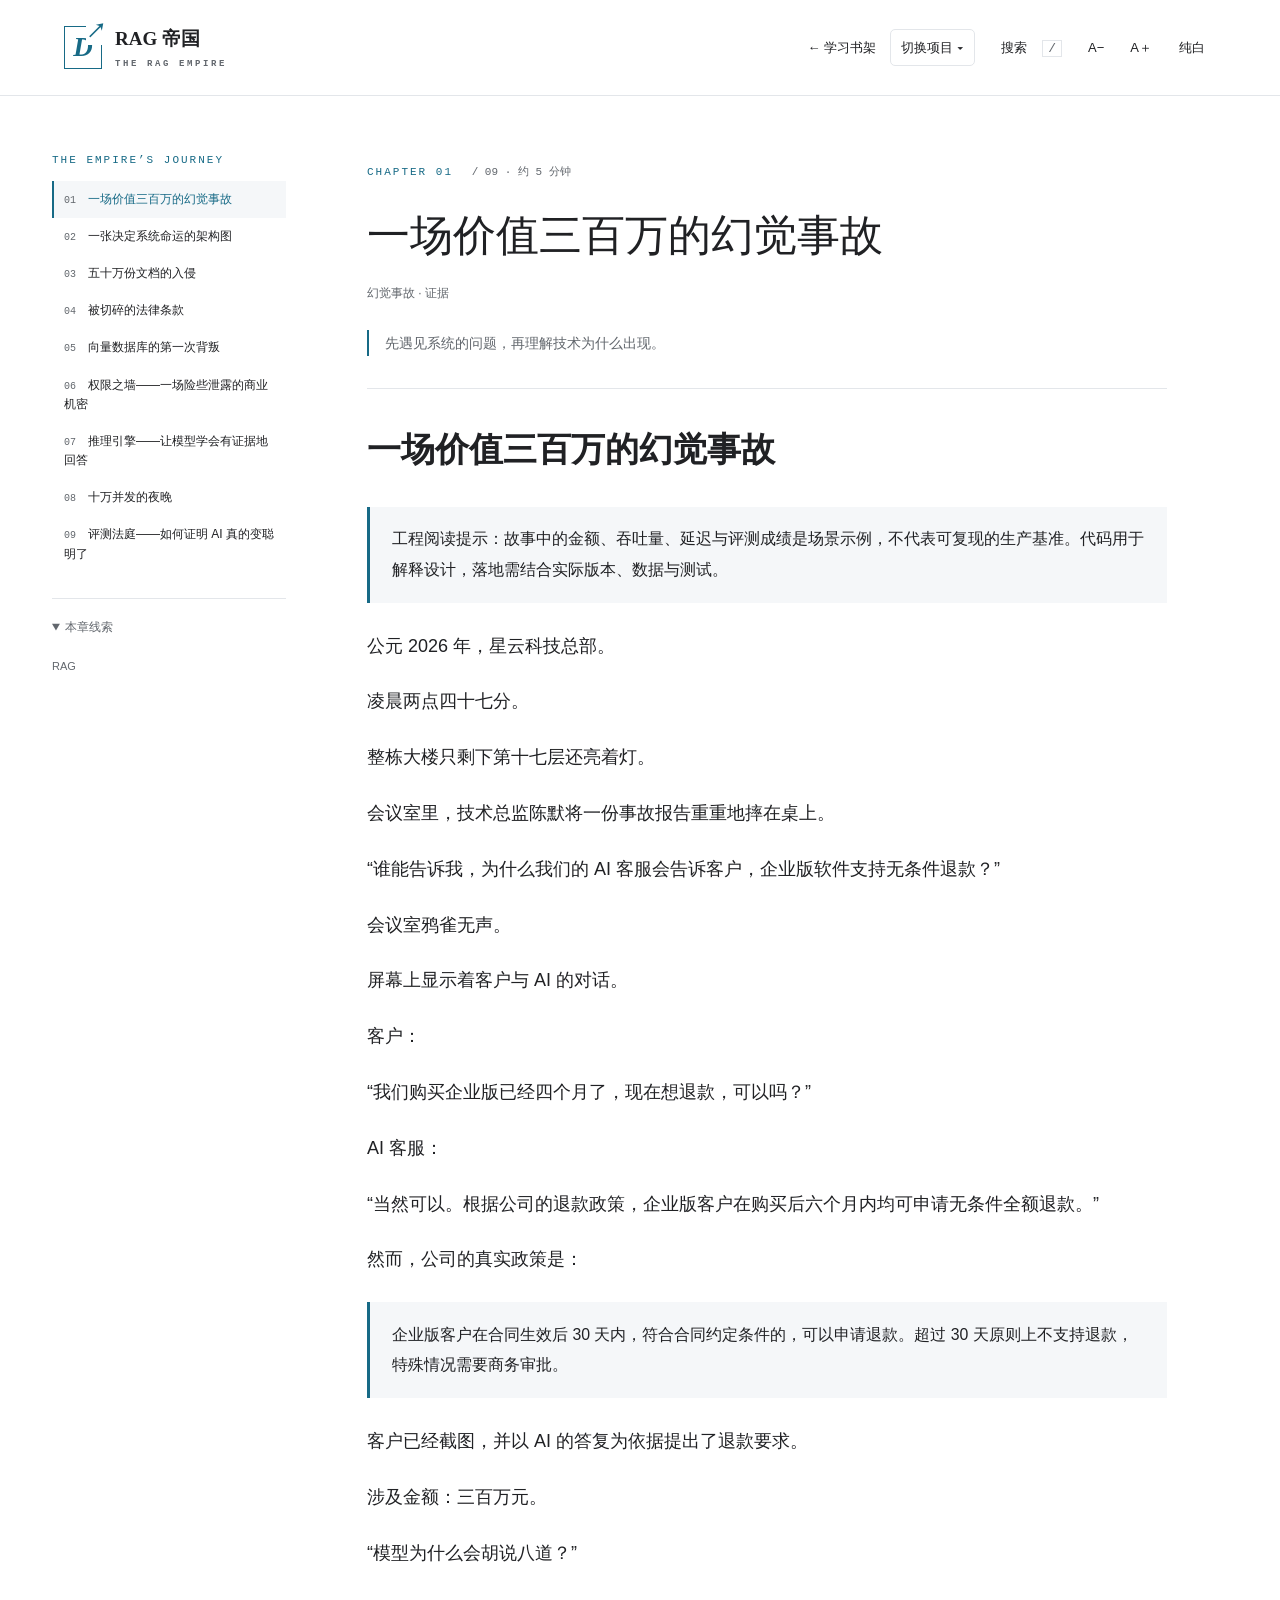
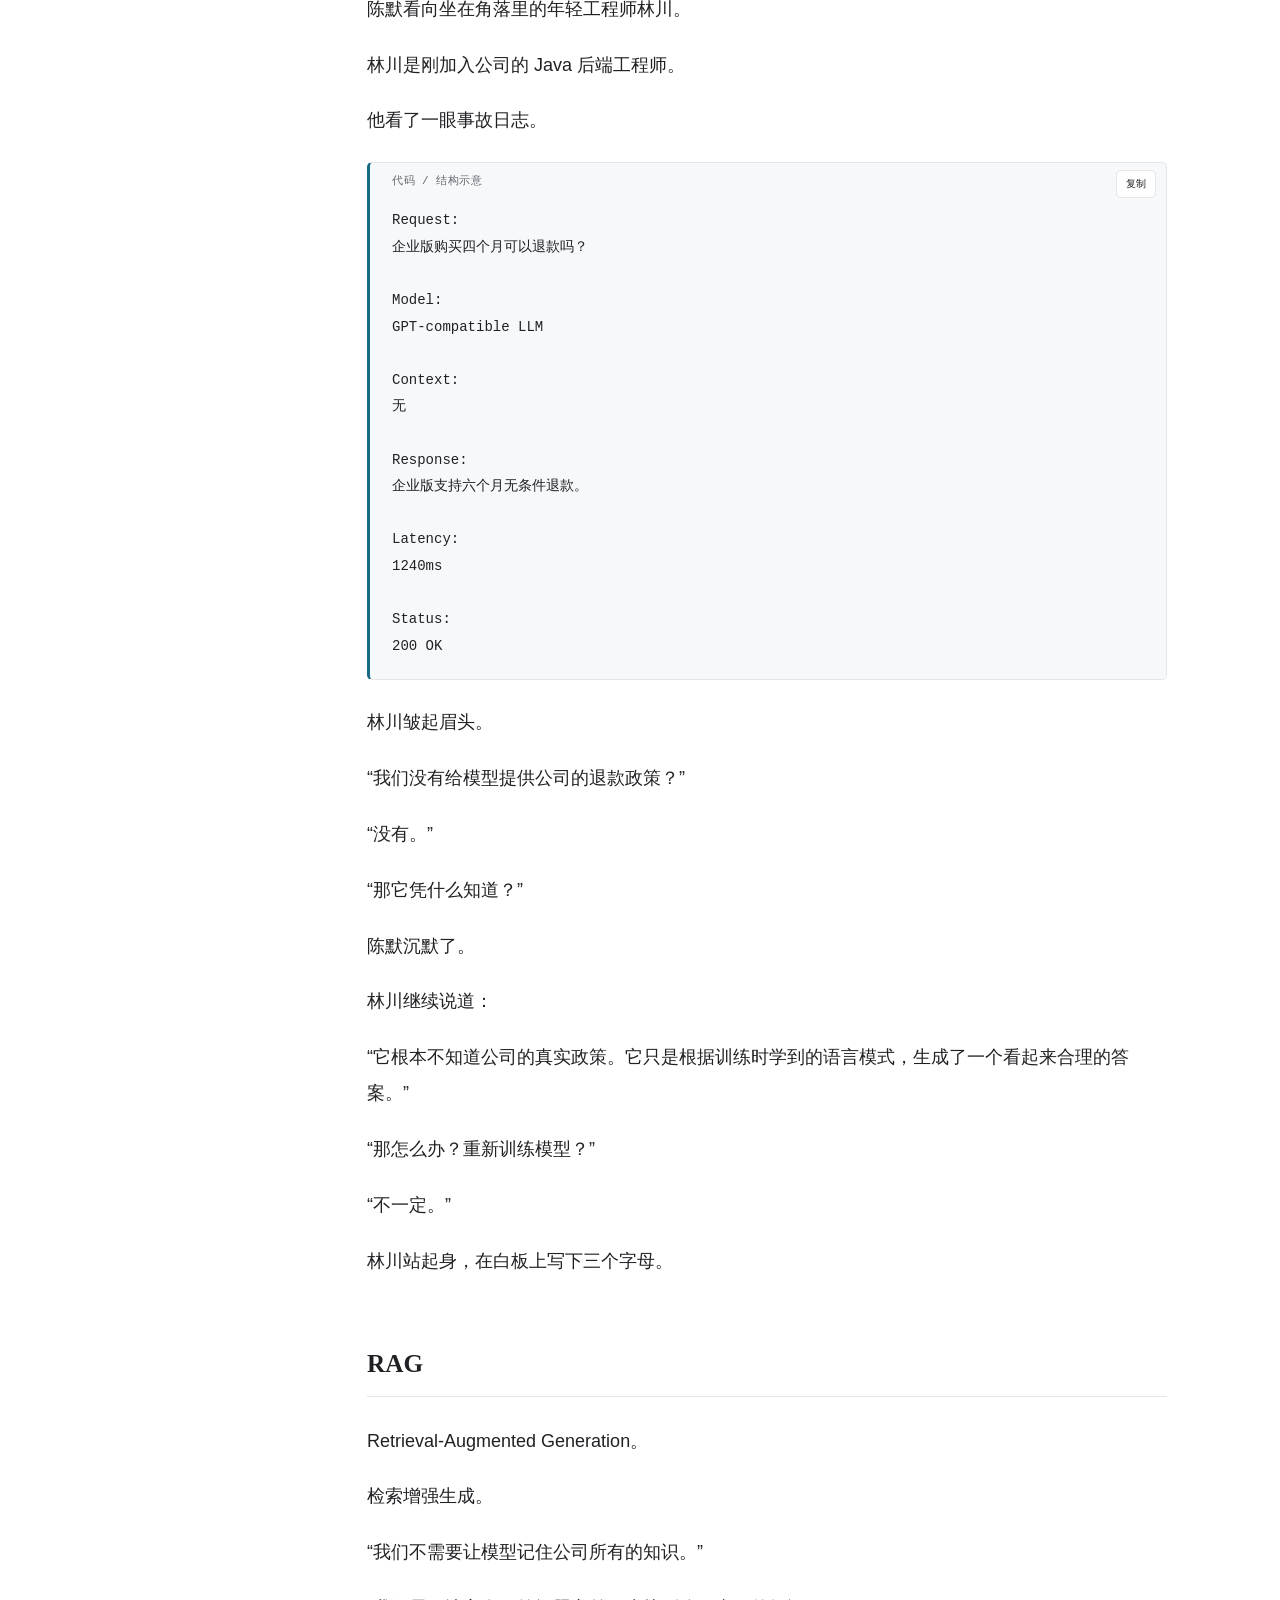
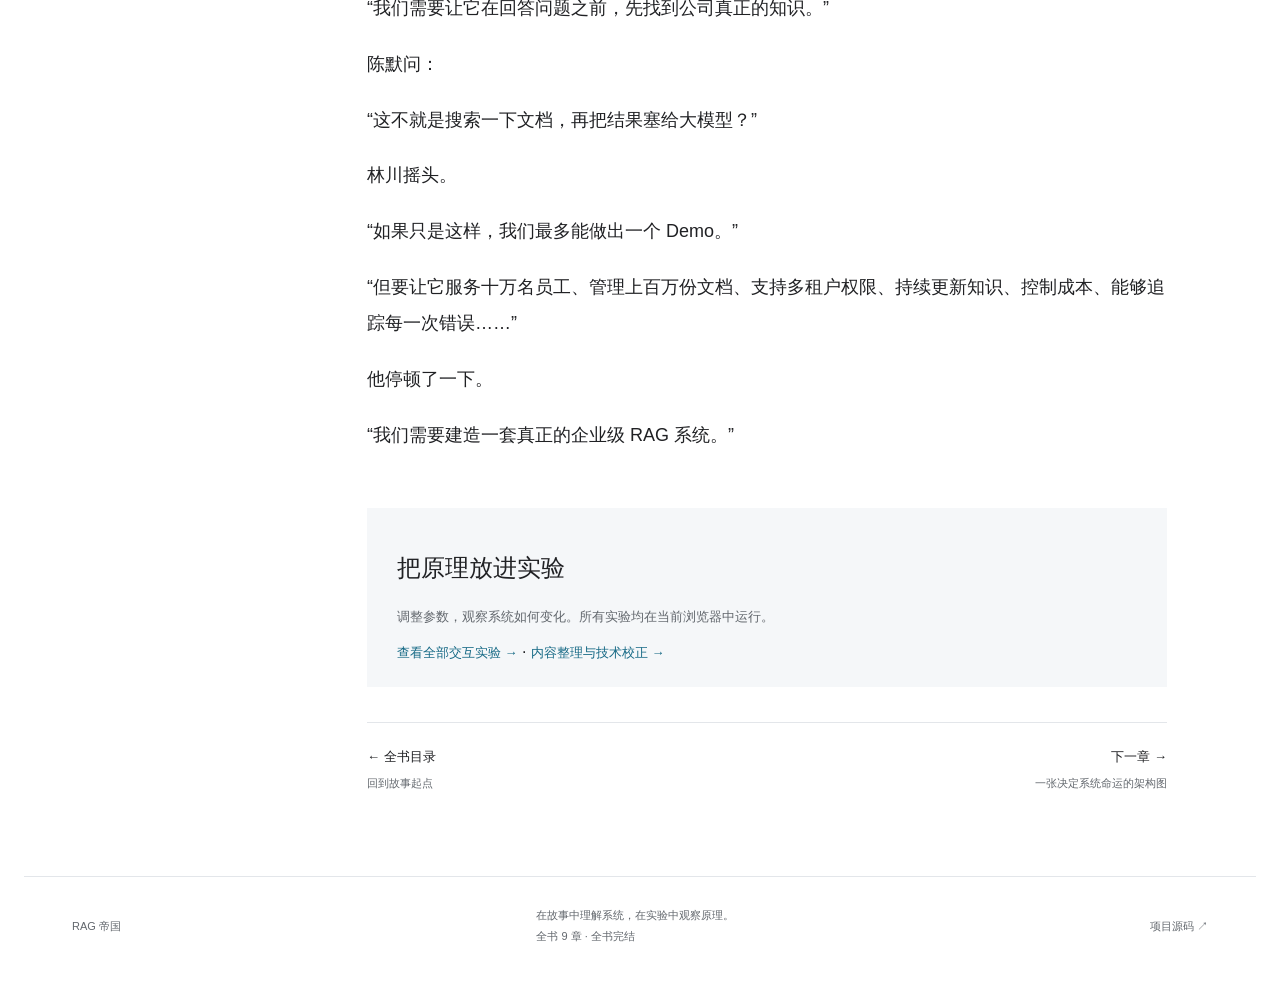
==== commit 2973bdef: "Revert paragraph migration and add pure white reading theme" ====
--- a/docs/chapter-01.html
+++ b/docs/chapter-01.html
@@ -1,6 +1,6 @@
 <!doctype html>
-<html lang="zh-CN"><head><meta charset="utf-8"><meta name="viewport" content="width=device-width,initial-scale=1"><meta name="color-scheme" content="light dark"><meta name="description" content="RAG 帝国：以 Java 后端工程师的视角，在小说和交互实验中理解RAG 工程。全书 9 章，全书完结。"><title>一场价值三百万的幻觉事故 · RAG 帝国</title><script>try{document.documentElement.dataset.theme=localStorage.getItem('rag-theme')||'dark';document.documentElement.style.setProperty('--reader-size',Math.max(14,Math.min(26,Number(localStorage.getItem('rag-size'))||18))+'px')}catch(e){}</script><link rel="stylesheet" href="style.css"><link rel="stylesheet" href="shelf-nav.css"><link rel="stylesheet" href="labs.css"><script src="app.js" defer></script><script src="labs.js" defer></script></head>
-<body data-chapter="1" data-count="9"><a class="skip" href="#main">跳到正文</a><div id="progress" aria-hidden="true"></div><header class="topbar"><a class="brand" href="index.html"><span class="emblem" aria-hidden="true">D<span>↗</span></span><span>RAG 帝国<small>THE RAG EMPIRE</small></span></a><nav class="shelf-nav" aria-label="学习项目导航"><a class="shelf-home" href="/">← 学习书架</a><details class="shelf-switch"><summary>切换项目 ▾</summary><div class="shelf-menu"><a href="/pytorch-apprentice/">PyTorch：炼金术士的学徒</a><a href="/ai-era-reader/">AI 纪元</a><a href="/data-empire-reader/">数据帝国</a><a href="/rag-empire-reader/" aria-current="true">RAG 帝国</a></div></details></nav><div class="controls"><button id="search-open" aria-label="搜索全书">搜索 <kbd>/</kbd></button><button id="smaller" aria-label="缩小字号">A−</button><button id="larger" aria-label="增大字号">A＋</button><button id="theme" aria-label="切换深浅色主题">◐</button></div></header>
+<html lang="zh-CN"><head><meta charset="utf-8"><meta name="viewport" content="width=device-width,initial-scale=1"><meta name="color-scheme" content="light dark"><meta name="description" content="RAG 帝国：以 Java 后端工程师的视角，在小说和交互实验中理解RAG 工程。全书 9 章，全书完结。"><title>一场价值三百万的幻觉事故 · RAG 帝国</title><script>try{document.documentElement.dataset.theme=localStorage.getItem('rag-theme')||'white';document.documentElement.style.setProperty('--reader-size',Math.max(14,Math.min(26,Number(localStorage.getItem('rag-size'))||18))+'px')}catch(e){}</script><link rel="stylesheet" href="style.css"><link rel="stylesheet" href="shelf-nav.css"><link rel="stylesheet" href="labs.css"><script src="app.js" defer></script><script src="labs.js" defer></script></head>
+<body data-chapter="1" data-count="9"><a class="skip" href="#main">跳到正文</a><div id="progress" aria-hidden="true"></div><header class="topbar"><a class="brand" href="index.html"><span class="emblem" aria-hidden="true">D<span>↗</span></span><span>RAG 帝国<small>THE RAG EMPIRE</small></span></a><nav class="shelf-nav" aria-label="学习项目导航"><a class="shelf-home" href="/">← 学习书架</a><details class="shelf-switch"><summary>切换项目 ▾</summary><div class="shelf-menu"><a href="/pytorch-apprentice/">PyTorch：炼金术士的学徒</a><a href="/ai-era-reader/">AI 纪元</a><a href="/data-empire-reader/">数据帝国</a><a href="/rag-empire-reader/" aria-current="true">RAG 帝国</a></div></details></nav><div class="controls"><button id="search-open" aria-label="搜索全书">搜索 <kbd>/</kbd></button><button id="smaller" aria-label="缩小字号">A−</button><button id="larger" aria-label="增大字号">A＋</button><button id="theme" aria-label="切换背景：纯白、米白、深色">◐</button></div></header>
 <div class="reader-layout"><aside class="sidebar"><p class="eyebrow">THE EMPIRE’S JOURNEY</p><nav aria-label="全书章节"><a class="current" href="chapter-01.html" aria-current="page"><span>01</span>一场价值三百万的幻觉事故</a><a class="" href="chapter-02.html"><span>02</span>一张决定系统命运的架构图</a><a class="" href="chapter-03.html"><span>03</span>五十万份文档的入侵</a><a class="" href="chapter-04.html"><span>04</span>被切碎的法律条款</a><a class="" href="chapter-05.html"><span>05</span>向量数据库的第一次背叛</a><a class="" href="chapter-06.html"><span>06</span>权限之墙——一场险些泄露的商业机密</a><a class="" href="chapter-07.html"><span>07</span>推理引擎——让模型学会有证据地回答</a><a class="" href="chapter-08.html"><span>08</span>十万并发的夜晚</a><a class="" href="chapter-09.html"><span>09</span>评测法庭——如何证明 AI 真的变聪明了</a></nav><details class="local-toc" open><summary>本章线索</summary><div class="toc">
 <ul>
 <li><a href="#rag">RAG</a></li>
@@ -15,48 +15,66 @@
 <blockquote>
 <p>工程阅读提示：故事中的金额、吞吐量、延迟与评测成绩是场景示例，不代表可复现的生产基准。代码用于解释设计，落地需结合实际版本、数据与测试。</p>
 </blockquote>
-<p>公元 2026 年，星云科技总部。凌晨两点四十七分。整栋大楼只剩下第十七层还亮着灯。会议室里，技术总监陈默将一份事故报告重重地摔在桌上。</p>
-<p class="spoken-line">“谁能告诉我，为什么我们的 AI 客服会告诉客户，企业版软件支持无条件退款？”</p>
-<p>会议室鸦雀无声。屏幕上显示着客户与 AI 的对话。客户：</p>
-<p class="spoken-line">“我们购买企业版已经四个月了，现在想退款，可以吗？”</p>
-<p><strong>AI 客服：</strong></p>
-<p class="spoken-line">“当然可以。根据公司的退款政策，企业版客户在购买后六个月内均可申请无条件全额退款。”</p>
+<p>公元 2026 年，星云科技总部。</p>
+<p>凌晨两点四十七分。</p>
+<p>整栋大楼只剩下第十七层还亮着灯。</p>
+<p>会议室里，技术总监陈默将一份事故报告重重地摔在桌上。</p>
+<p>“谁能告诉我，为什么我们的 AI 客服会告诉客户，企业版软件支持无条件退款？”</p>
+<p>会议室鸦雀无声。</p>
+<p>屏幕上显示着客户与 AI 的对话。</p>
+<p>客户：</p>
+<p>“我们购买企业版已经四个月了，现在想退款，可以吗？”</p>
+<p>AI 客服：</p>
+<p>“当然可以。根据公司的退款政策，企业版客户在购买后六个月内均可申请无条件全额退款。”</p>
 <p>然而，公司的真实政策是：</p>
 <blockquote>
 <p>企业版客户在合同生效后 30 天内，符合合同约定条件的，可以申请退款。超过 30 天原则上不支持退款，特殊情况需要商务审批。</p>
 </blockquote>
-<p>客户已经截图，并以 AI 的答复为依据提出了退款要求。涉及金额：三百万元。</p>
-<p class="spoken-line">“模型为什么会胡说八道？”</p>
-<p>陈默看向坐在角落里的年轻工程师林川。林川是刚加入公司的 Java 后端工程师。他看了一眼事故日志。```
-Request:
-企业版购买四个月可以退款吗？</p>
-<p>Model:
-GPT-compatible LLM</p>
-<p>Context:
-无</p>
-<p>Response:
-企业版支持六个月无条件退款。</p>
-<p>Latency:
-1240ms</p>
-<p>Status:
+<p>客户已经截图，并以 AI 的答复为依据提出了退款要求。</p>
+<p>涉及金额：三百万元。</p>
+<p>“模型为什么会胡说八道？”</p>
+<p>陈默看向坐在角落里的年轻工程师林川。</p>
+<p>林川是刚加入公司的 Java 后端工程师。</p>
+<p>他看了一眼事故日志。</p>
+<div class="codehilite"><pre><span></span><code>Request:
+企业版购买四个月可以退款吗？
+
+Model:
+GPT-compatible LLM
+
+Context:
+无
+
+Response:
+企业版支持六个月无条件退款。
+
+Latency:
+1240ms
+
+Status:
 200 OK
-```林川皱起眉头。</p>
-<p class="spoken-line">“我们没有给模型提供公司的退款政策？”</p>
-<p class="spoken-line">“没有。”</p>
-<p class="spoken-line">“那它凭什么知道？”</p>
+</code></pre></div>
+
+<p>林川皱起眉头。</p>
+<p>“我们没有给模型提供公司的退款政策？”</p>
+<p>“没有。”</p>
+<p>“那它凭什么知道？”</p>
 <p>陈默沉默了。</p>
-<p><strong>林川继续说道：</strong> “它根本不知道公司的真实政策。它只是根据训练时学到的语言模式，生成了一个看起来合理的答案。”</p>
-<p class="spoken-line">“那怎么办？重新训练模型？”</p>
-<p class="spoken-line">“不一定。”</p>
+<p>林川继续说道：</p>
+<p>“它根本不知道公司的真实政策。它只是根据训练时学到的语言模式，生成了一个看起来合理的答案。”</p>
+<p>“那怎么办？重新训练模型？”</p>
+<p>“不一定。”</p>
 <p>林川站起身，在白板上写下三个字母。</p>
 <h2 id="rag">RAG</h2>
-<p>Retrieval-Augmented Generation。检索增强生成。</p>
-<p class="spoken-line">“我们不需要让模型记住公司所有的知识。”</p>
-<p class="spoken-line">“我们需要让它在回答问题之前，先找到公司真正的知识。”</p>
-<p><strong>陈默问：</strong> “这不就是搜索一下文档，再把结果塞给大模型？”</p>
+<p>Retrieval-Augmented Generation。</p>
+<p>检索增强生成。</p>
+<p>“我们不需要让模型记住公司所有的知识。”</p>
+<p>“我们需要让它在回答问题之前，先找到公司真正的知识。”</p>
+<p>陈默问：</p>
+<p>“这不就是搜索一下文档，再把结果塞给大模型？”</p>
 <p>林川摇头。</p>
-<p class="spoken-line">“如果只是这样，我们最多能做出一个 Demo。”</p>
-<p class="spoken-line">“但要让它服务十万名员工、管理上百万份文档、支持多租户权限、持续更新知识、控制成本、能够追踪每一次错误……”</p>
+<p>“如果只是这样，我们最多能做出一个 Demo。”</p>
+<p>“但要让它服务十万名员工、管理上百万份文档、支持多租户权限、持续更新知识、控制成本、能够追踪每一次错误……”</p>
 <p>他停顿了一下。</p>
-<p class="spoken-line">“我们需要建造一套真正的企业级 RAG 系统。”</p></article><section class="practice"><h2>把原理放进实验</h2><p>调整参数，观察系统如何变化。所有实验均在当前浏览器中运行。</p><a href="practice.html">查看全部交互实验 →</a> · <a href="editorial.html">内容整理与技术校正 →</a></section><nav class="chapter-nav" aria-label="上下章"><a href="index.html">← 全书目录<span>回到故事起点</span></a><a href="chapter-02.html">下一章 →<span>一张决定系统命运的架构图</span></a></nav></main></div><footer><a href="index.html">RAG 帝国</a><p>在故事中理解系统，在实验中观察原理。<span>全书 9 章 · 全书完结</span></p><a href="https://github.com/wupzl/rag-empire-reader">项目源码 ↗</a></footer>
+<p>“我们需要建造一套真正的企业级 RAG 系统。”</p></article><section class="practice"><h2>把原理放进实验</h2><p>调整参数，观察系统如何变化。所有实验均在当前浏览器中运行。</p><a href="practice.html">查看全部交互实验 →</a> · <a href="editorial.html">内容整理与技术校正 →</a></section><nav class="chapter-nav" aria-label="上下章"><a href="index.html">← 全书目录<span>回到故事起点</span></a><a href="chapter-02.html">下一章 →<span>一张决定系统命运的架构图</span></a></nav></main></div><footer><a href="index.html">RAG 帝国</a><p>在故事中理解系统，在实验中观察原理。<span>全书 9 章 · 全书完结</span></p><a href="https://github.com/wupzl/rag-empire-reader">项目源码 ↗</a></footer>
 <dialog id="search-dialog" aria-labelledby="search-title"><div class="search-top"><h2 id="search-title">在帝国里寻找答案</h2><button id="search-close" aria-label="关闭搜索">关闭 ×</button></div><label for="query">关键词或代码，例如 Redis、背压、Checkpoint</label><input id="query" type="search" autocomplete="off" placeholder="搜索全书正文…"><p id="search-status" role="status">输入关键词，搜索 9 章内容</p><div id="search-results"></div></dialog></body></html>
--- a/docs/style.css
+++ b/docs/style.css
@@ -17,5 +17,4 @@
 
 .engineering-flow{list-style:none!important;padding:0!important;display:flex;flex-wrap:wrap;gap:10px;margin:24px 0!important;counter-reset:flow}.engineering-flow li{counter-increment:flow;flex:1 1 180px;border:1px solid var(--line);border-radius:8px;background:var(--paper);padding:14px 18px;line-height:1.65}.engineering-flow li::before{content:counter(flow,decimal-leading-zero) " / ";color:var(--accent);font-weight:700}.metric-value{font-size:1.7em;font-weight:700;color:var(--accent);margin:12px 0!important}.code-disclosure{border:1px solid var(--line);border-radius:10px;margin:24px 0;overflow:hidden}.code-disclosure>summary{padding:14px 20px;cursor:pointer;background:var(--soft);font-size:.9em}.code-disclosure .codehilite{margin:0;border-radius:0}.code-disclosure:has(:focus-visible){outline:2px solid var(--accent)}article table{font-size:.92em;line-height:1.65}article th{white-space:normal}article td{vertical-align:top}article .table-wrap{margin:22px 0}article li+li{margin-top:.45em}@media(max-width:600px){.engineering-flow{display:block}.engineering-flow li{margin:8px 0}article td,article th{min-width:95px;padding:10px!important}}
 
-/* Prose rhythm: related sentences form paragraphs; short turns remain compact. */
-article{line-height:1.85;letter-spacing:.015em}article p{margin:.85em 0}article p.spoken-line{margin:.45em 0 .45em 1em;padding-left:.8em;border-left:2px solid var(--line)}article p:has(>strong:first-child){margin-top:1.05em}article strong{font-weight:700;color:var(--ink)}article blockquote{margin:1em 0;padding:10px 18px;border-left:3px solid var(--accent);background:var(--soft)}article blockquote p{margin:.35em 0}article h2{margin-top:2.2em}article h3{margin-top:1.6em}article .review-answer p{margin:.7em 0}@media(max-width:700px){article{line-height:1.8}article p{margin:.75em 0}article p.spoken-line{margin-left:.35em;padding-left:.65em}}
+:root[data-theme=white]{--bg:#fff;--paper:#fff;--ink:#202124;--muted:#62676d;--line:#e3e6ea;--accent:#176a86;--soft:#f5f7f9;--code:#f6f8fa;color-scheme:light}:root[data-theme=white] body,:root[data-theme=white] .topbar,:root[data-theme=white] .sidebar{background:#fff;color:#202124}:root[data-theme=white] .hero{background:#fff}#theme{min-width:48px}
